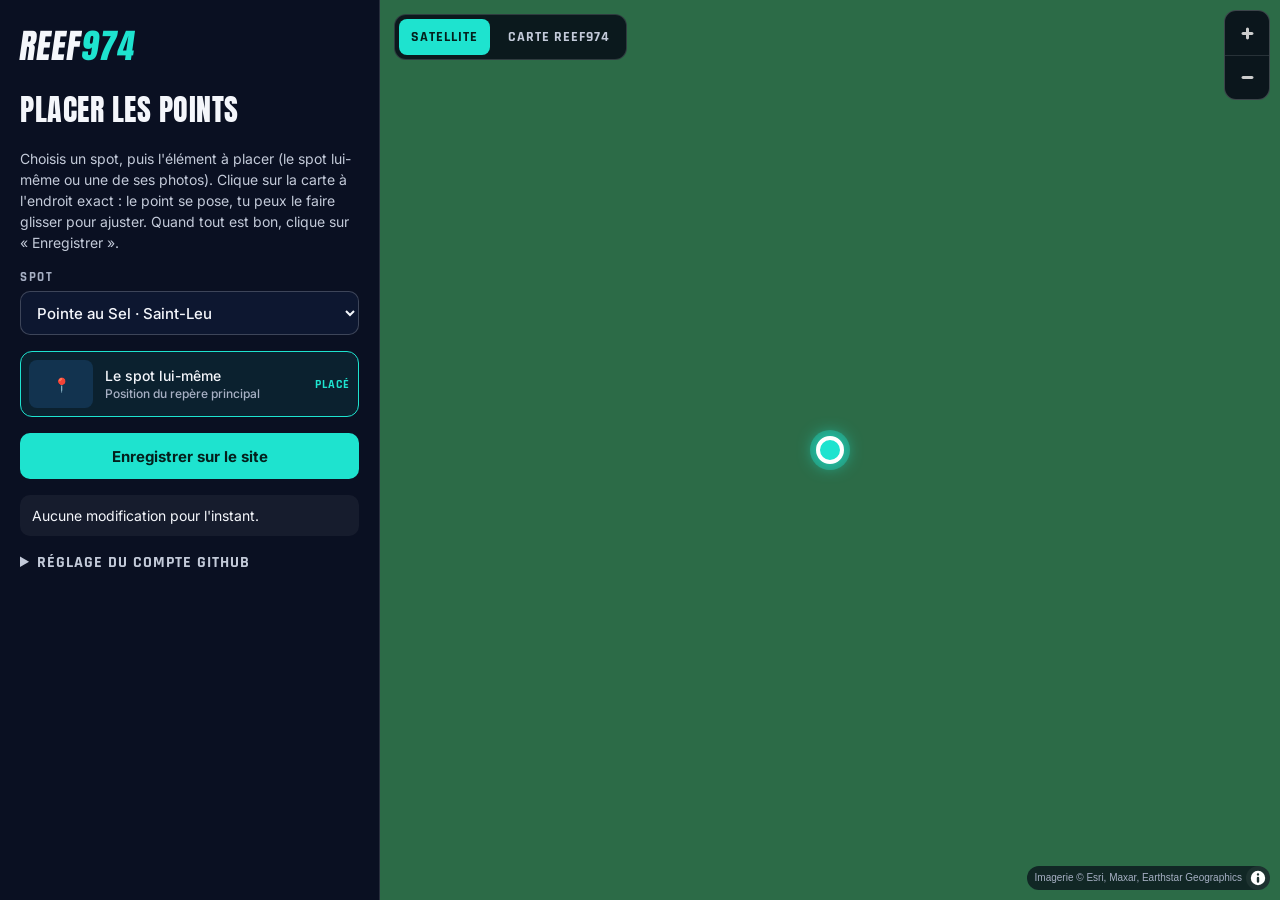
==== placer.html @ 4feaf5e4 "Carte au style Reef974 (MapLibre, relief 3D, bathymétrie) + outil Placer les points Co-Authored-By: " ====
<!doctype html>
<html lang="fr">
<head>
<meta charset="utf-8">
<meta name="viewport" content="width=device-width, initial-scale=1">
<meta name="robots" content="noindex">
<title>Reef974 · Placer les points</title>
<link rel="preconnect" href="https://fonts.googleapis.com">
<link rel="preconnect" href="https://fonts.gstatic.com" crossorigin>
<link href="https://fonts.googleapis.com/css2?family=Anton&family=Inter:wght@400;500;600;700&family=Rajdhani:wght@500;600;700&display=swap" rel="stylesheet">
<link rel="stylesheet" href="vendor/maplibre/maplibre-gl.css">
<link rel="stylesheet" href="css/style.css">
<style>
  body { height: 100vh; overflow: hidden; }
  .placer { display: flex; height: 100vh; }
  .panel { width: 380px; flex: 0 0 380px; overflow: auto; background: #0a1022; border-right: 1px solid var(--line); padding: 20px; display: flex; flex-direction: column; gap: 16px; }
  .panel h1 { font-size: 30px; }
  .panel label { font-family: var(--hud); font-weight: 700; font-size: 13px; letter-spacing: 1.5px; text-transform: uppercase; color: var(--muted); display: block; margin-bottom: 6px; }
  .panel select, .panel input { width: 100%; min-height: 44px; padding: 0 12px; border-radius: 10px; border: 1px solid rgba(255,255,255,.2); background: #0d1730; color: var(--text); font: 500 15px "Inter", sans-serif; }
  .items { display: flex; flex-direction: column; gap: 8px; }
  .item { display: flex; align-items: center; gap: 12px; width: 100%; padding: 8px; border-radius: 12px; border: 1px solid rgba(255,255,255,.12); background: rgba(255,255,255,.03); color: var(--text); text-align: left; cursor: pointer; font: 500 14px "Inter", sans-serif; }
  .item[aria-pressed="true"] { border-color: var(--accent); background: rgba(30,227,207,.08); }
  .item img, .item .ico { width: 64px; height: 48px; flex: 0 0 64px; border-radius: 8px; object-fit: cover; background: #12334f; display: flex; align-items: center; justify-content: center; }
  .item small { display: block; color: var(--muted); font-size: 12px; margin-top: 2px; }
  .item .pos { margin-left: auto; font-family: var(--hud); font-weight: 700; font-size: 12px; letter-spacing: 1px; color: var(--muted); text-transform: uppercase; }
  .item .pos.ok { color: var(--accent); }
  .help { margin: 0; font-size: 14px; line-height: 1.5; color: var(--soft); }
  .status { font-size: 14px; line-height: 1.5; padding: 10px 12px; border-radius: 10px; background: rgba(255,255,255,.05); }
  .status.err { background: rgba(255,90,90,.12); color: #ffb3b3; }
  .status.ok { background: rgba(30,227,207,.12); color: #a8fff3; }
  .stage { position: relative; flex: 1; }
  .stage #map { position: absolute; inset: 0; }
  .stage .map-layers { left: 14px; top: 14px; position: absolute; }
  .crosshair { cursor: crosshair; }
  .pin { width: 28px; height: 28px; border-radius: 50%; background: var(--accent); border: 4px solid #fff; box-shadow: 0 0 0 6px rgba(30,227,207,.35), 0 0 18px var(--accent); cursor: grab; }
  .ghost { width: 22px; height: 22px; border-radius: 50%; background: rgba(255,255,255,.35); border: 2px solid rgba(255,255,255,.8); }
  details summary { cursor: pointer; font-family: var(--hud); font-weight: 700; letter-spacing: 1px; text-transform: uppercase; color: var(--soft); }
  @media (max-width: 800px) { .placer { flex-direction: column; } .panel { width: auto; flex: 0 0 auto; max-height: 48vh; } }
</style>
</head>
<body>
<div class="placer">
  <aside class="panel">
    <a class="logo" href="./">REEF<span>974</span></a>
    <h1>Placer les points</h1>
    <p class="help">Choisis un spot, puis l'élément à placer (le spot lui-même ou une de ses photos). Clique sur la carte à l'endroit exact : le point se pose, tu peux le faire glisser pour ajuster. Quand tout est bon, clique sur « Enregistrer ».</p>

    <div>
      <label for="spot-select">Spot</label>
      <select id="spot-select"></select>
    </div>
    <div class="items" id="items" role="group" aria-label="Élément à placer"></div>

    <button type="button" class="btn" id="save">Enregistrer sur le site</button>
    <div class="status" id="status" role="status">Aucune modification pour l'instant.</div>

    <details>
      <summary>Réglage du compte GitHub</summary>
      <p class="help">L'enregistrement a besoin d'un jeton GitHub (une seule fois). Sur GitHub : Settings › Developer settings › Fine-grained tokens › Generate new token. Repository access : <b>only reef974</b>. Permissions : <b>Contents : Read and write</b>. Colle-le ici : il reste uniquement dans ce navigateur.</p>
      <label for="token">Jeton GitHub</label>
      <input type="password" id="token" autocomplete="off" placeholder="github_pat_…">
      <p class="help" style="margin-top:8px"><button type="button" class="btn-ghost" id="copy-json">Copier les données (plan B)</button></p>
    </details>
  </aside>

  <div class="stage">
    <div id="map"></div>
    <div class="map-layers" role="group" aria-label="Fond de carte">
      <button type="button" class="layer-btn" data-base="sat" aria-pressed="true">Satellite</button>
      <button type="button" class="layer-btn" data-base="reef" aria-pressed="false">Carte Reef974</button>
    </div>
  </div>
</div>

<script src="vendor/maplibre/maplibre-gl.js"></script>
<script src="js/map-style.js"></script>
<script src="js/placer.js"></script>
</body>
</html>
---- vendor/maplibre/maplibre-gl.css ----
.maplibregl-map{font:12px/20px Helvetica Neue,Arial,Helvetica,sans-serif;overflow:hidden;position:relative;-webkit-tap-highlight-color:rgb(0 0 0/0)}.maplibregl-canvas{left:0;position:absolute;top:0}.maplibregl-map:fullscreen{height:100%;width:100%}.maplibregl-ctrl-group button.maplibregl-ctrl-compass{touch-action:none}.maplibregl-canvas-container.maplibregl-interactive,.maplibregl-ctrl-group button.maplibregl-ctrl-compass{cursor:grab;-webkit-user-select:none;-moz-user-select:none;user-select:none}.maplibregl-canvas-container.maplibregl-interactive.maplibregl-track-pointer{cursor:pointer}.maplibregl-canvas-container.maplibregl-interactive:active,.maplibregl-ctrl-group button.maplibregl-ctrl-compass:active{cursor:grabbing}.maplibregl-canvas-container.maplibregl-touch-zoom-rotate,.maplibregl-canvas-container.maplibregl-touch-zoom-rotate .maplibregl-canvas{touch-action:pan-x pan-y}.maplibregl-canvas-container.maplibregl-touch-drag-pan,.maplibregl-canvas-container.maplibregl-touch-drag-pan .maplibregl-canvas{touch-action:pinch-zoom}.maplibregl-canvas-container.maplibregl-touch-zoom-rotate.maplibregl-touch-drag-pan,.maplibregl-canvas-container.maplibregl-touch-zoom-rotate.maplibregl-touch-drag-pan .maplibregl-canvas{touch-action:none}.maplibregl-canvas-container.maplibregl-touch-drag-pan.maplibregl-cooperative-gestures,.maplibregl-canvas-container.maplibregl-touch-drag-pan.maplibregl-cooperative-gestures .maplibregl-canvas{touch-action:pan-x pan-y}.maplibregl-ctrl-bottom-left,.maplibregl-ctrl-bottom-right,.maplibregl-ctrl-top-left,.maplibregl-ctrl-top-right{pointer-events:none;position:absolute;z-index:2}.maplibregl-ctrl-top-left{left:0;top:0}.maplibregl-ctrl-top-right{right:0;top:0}.maplibregl-ctrl-bottom-left{bottom:0;left:0}.maplibregl-ctrl-bottom-right{bottom:0;right:0}.maplibregl-ctrl{clear:both;pointer-events:auto;transform:translate(0)}.maplibregl-ctrl-top-left .maplibregl-ctrl{float:left;margin:10px 0 0 10px}.maplibregl-ctrl-top-right .maplibregl-ctrl{float:right;margin:10px 10px 0 0}.maplibregl-ctrl-bottom-left .maplibregl-ctrl{float:left;margin:0 0 10px 10px}.maplibregl-ctrl-bottom-right .maplibregl-ctrl{float:right;margin:0 10px 10px 0}.maplibregl-ctrl-group{background:#fff;border-radius:4px}.maplibregl-ctrl-group:not(:empty){box-shadow:0 0 0 2px rgba(0,0,0,.1)}@media (forced-colors:active){.maplibregl-ctrl-group:not(:empty){box-shadow:0 0 0 2px ButtonText}}.maplibregl-ctrl-group button{background-color:transparent;border:0;box-sizing:border-box;cursor:pointer;display:block;height:29px;outline:none;padding:0;width:29px}.maplibregl-ctrl-group button+button{border-top:1px solid #ddd}.maplibregl-ctrl button .maplibregl-ctrl-icon{background-position:50%;background-repeat:no-repeat;display:block;height:100%;width:100%}@media (forced-colors:active){.maplibregl-ctrl-icon{background-color:transparent}.maplibregl-ctrl-group button+button{border-top:1px solid ButtonText}}.maplibregl-ctrl button::-moz-focus-inner{border:0;padding:0}.maplibregl-ctrl-attrib-button:focus,.maplibregl-ctrl-group button:focus{box-shadow:0 0 2px 2px #0096ff}.maplibregl-ctrl button:disabled{cursor:not-allowed}.maplibregl-ctrl button:disabled .maplibregl-ctrl-icon{opacity:.25}@media (hover:hover){.maplibregl-ctrl button:not(:disabled):hover{background-color:rgba(0,0,0,.05)}}.maplibregl-ctrl button:not(:disabled):active{background-color:rgba(0,0,0,.05)}.maplibregl-ctrl-group button:focus:focus-visible{box-shadow:0 0 2px 2px #0096ff}.maplibregl-ctrl-group button:focus:not(:focus-visible){box-shadow:none}.maplibregl-ctrl-group button:focus:first-child{border-radius:4px 4px 0 0}.maplibregl-ctrl-group button:focus:last-child{border-radius:0 0 4px 4px}.maplibregl-ctrl-group button:focus:only-child{border-radius:inherit}.maplibregl-ctrl button.maplibregl-ctrl-zoom-out .maplibregl-ctrl-icon{background-image:url("data:image/svg+xml;charset=utf-8,%3Csvg xmlns='http://www.w3.org/2000/svg' width='29' height='29' fill='%23333' viewBox='0 0 29 29'%3E%3Cpath d='M10 13c-.75 0-1.5.75-1.5 1.5S9.25 16 10 16h9c.75 0 1.5-.75 1.5-1.5S19.75 13 19 13z'/%3E%3C/svg%3E")}.maplibregl-ctrl button.maplibregl-ctrl-zoom-in .maplibregl-ctrl-icon{background-image:url("data:image/svg+xml;charset=utf-8,%3Csvg xmlns='http://www.w3.org/2000/svg' width='29' height='29' fill='%23333' viewBox='0 0 29 29'%3E%3Cpath d='M14.5 8.5c-.75 0-1.5.75-1.5 1.5v3h-3c-.75 0-1.5.75-1.5 1.5S9.25 16 10 16h3v3c0 .75.75 1.5 1.5 1.5S16 19.75 16 19v-3h3c.75 0 1.5-.75 1.5-1.5S19.75 13 19 13h-3v-3c0-.75-.75-1.5-1.5-1.5'/%3E%3C/svg%3E")}@media (forced-colors:active){.maplibregl-ctrl button.maplibregl-ctrl-zoom-out .maplibregl-ctrl-icon{background-image:url("data:image/svg+xml;charset=utf-8,%3Csvg xmlns='http://www.w3.org/2000/svg' width='29' height='29' fill='%23fff' viewBox='0 0 29 29'%3E%3Cpath d='M10 13c-.75 0-1.5.75-1.5 1.5S9.25 16 10 16h9c.75 0 1.5-.75 1.5-1.5S19.75 13 19 13z'/%3E%3C/svg%3E")}.maplibregl-ctrl button.maplibregl-ctrl-zoom-in .maplibregl-ctrl-icon{background-image:url("data:image/svg+xml;charset=utf-8,%3Csvg xmlns='http://www.w3.org/2000/svg' width='29' height='29' fill='%23fff' viewBox='0 0 29 29'%3E%3Cpath d='M14.5 8.5c-.75 0-1.5.75-1.5 1.5v3h-3c-.75 0-1.5.75-1.5 1.5S9.25 16 10 16h3v3c0 .75.75 1.5 1.5 1.5S16 19.75 16 19v-3h3c.75 0 1.5-.75 1.5-1.5S19.75 13 19 13h-3v-3c0-.75-.75-1.5-1.5-1.5'/%3E%3C/svg%3E")}}@media (forced-colors:active) and (prefers-color-scheme:light){.maplibregl-ctrl button.maplibregl-ctrl-zoom-out .maplibregl-ctrl-icon{background-image:url("data:image/svg+xml;charset=utf-8,%3Csvg xmlns='http://www.w3.org/2000/svg' width='29' height='29' viewBox='0 0 29 29'%3E%3Cpath d='M10 13c-.75 0-1.5.75-1.5 1.5S9.25 16 10 16h9c.75 0 1.5-.75 1.5-1.5S19.75 13 19 13z'/%3E%3C/svg%3E")}.maplibregl-ctrl button.maplibregl-ctrl-zoom-in .maplibregl-ctrl-icon{background-image:url("data:image/svg+xml;charset=utf-8,%3Csvg xmlns='http://www.w3.org/2000/svg' width='29' height='29' viewBox='0 0 29 29'%3E%3Cpath d='M14.5 8.5c-.75 0-1.5.75-1.5 1.5v3h-3c-.75 0-1.5.75-1.5 1.5S9.25 16 10 16h3v3c0 .75.75 1.5 1.5 1.5S16 19.75 16 19v-3h3c.75 0 1.5-.75 1.5-1.5S19.75 13 19 13h-3v-3c0-.75-.75-1.5-1.5-1.5'/%3E%3C/svg%3E")}}.maplibregl-ctrl button.maplibregl-ctrl-fullscreen .maplibregl-ctrl-icon{background-image:url("data:image/svg+xml;charset=utf-8,%3Csvg xmlns='http://www.w3.org/2000/svg' width='29' height='29' fill='%23333' viewBox='0 0 29 29'%3E%3Cpath d='M24 16v5.5c0 1.75-.75 2.5-2.5 2.5H16v-1l3-1.5-4-5.5 1-1 5.5 4 1.5-3zM6 16l1.5 3 5.5-4 1 1-4 5.5 3 1.5v1H7.5C5.75 24 5 23.25 5 21.5V16zm7-11v1l-3 1.5 4 5.5-1 1-5.5-4L6 13H5V7.5C5 5.75 5.75 5 7.5 5zm11 2.5c0-1.75-.75-2.5-2.5-2.5H16v1l3 1.5-4 5.5 1 1 5.5-4 1.5 3h1z'/%3E%3C/svg%3E")}.maplibregl-ctrl button.maplibregl-ctrl-shrink .maplibregl-ctrl-icon{background-image:url("data:image/svg+xml;charset=utf-8,%3Csvg xmlns='http://www.w3.org/2000/svg' width='29' height='29' viewBox='0 0 29 29'%3E%3Cpath d='M18.5 16c-1.75 0-2.5.75-2.5 2.5V24h1l1.5-3 5.5 4 1-1-4-5.5 3-1.5v-1zM13 18.5c0-1.75-.75-2.5-2.5-2.5H5v1l3 1.5L4 24l1 1 5.5-4 1.5 3h1zm3-8c0 1.75.75 2.5 2.5 2.5H24v-1l-3-1.5L25 5l-1-1-5.5 4L17 5h-1zM10.5 13c1.75 0 2.5-.75 2.5-2.5V5h-1l-1.5 3L5 4 4 5l4 5.5L5 12v1z'/%3E%3C/svg%3E")}@media (forced-colors:active){.maplibregl-ctrl button.maplibregl-ctrl-fullscreen .maplibregl-ctrl-icon{background-image:url("data:image/svg+xml;charset=utf-8,%3Csvg xmlns='http://www.w3.org/2000/svg' width='29' height='29' fill='%23fff' viewBox='0 0 29 29'%3E%3Cpath d='M24 16v5.5c0 1.75-.75 2.5-2.5 2.5H16v-1l3-1.5-4-5.5 1-1 5.5 4 1.5-3zM6 16l1.5 3 5.5-4 1 1-4 5.5 3 1.5v1H7.5C5.75 24 5 23.25 5 21.5V16zm7-11v1l-3 1.5 4 5.5-1 1-5.5-4L6 13H5V7.5C5 5.75 5.75 5 7.5 5zm11 2.5c0-1.75-.75-2.5-2.5-2.5H16v1l3 1.5-4 5.5 1 1 5.5-4 1.5 3h1z'/%3E%3C/svg%3E")}.maplibregl-ctrl button.maplibregl-ctrl-shrink .maplibregl-ctrl-icon{background-image:url("data:image/svg+xml;charset=utf-8,%3Csvg xmlns='http://www.w3.org/2000/svg' width='29' height='29' fill='%23fff' viewBox='0 0 29 29'%3E%3Cpath d='M18.5 16c-1.75 0-2.5.75-2.5 2.5V24h1l1.5-3 5.5 4 1-1-4-5.5 3-1.5v-1zM13 18.5c0-1.75-.75-2.5-2.5-2.5H5v1l3 1.5L4 24l1 1 5.5-4 1.5 3h1zm3-8c0 1.75.75 2.5 2.5 2.5H24v-1l-3-1.5L25 5l-1-1-5.5 4L17 5h-1zM10.5 13c1.75 0 2.5-.75 2.5-2.5V5h-1l-1.5 3L5 4 4 5l4 5.5L5 12v1z'/%3E%3C/svg%3E")}}@media (forced-colors:active) and (prefers-color-scheme:light){.maplibregl-ctrl button.maplibregl-ctrl-fullscreen .maplibregl-ctrl-icon{background-image:url("data:image/svg+xml;charset=utf-8,%3Csvg xmlns='http://www.w3.org/2000/svg' width='29' height='29' viewBox='0 0 29 29'%3E%3Cpath d='M24 16v5.5c0 1.75-.75 2.5-2.5 2.5H16v-1l3-1.5-4-5.5 1-1 5.5 4 1.5-3zM6 16l1.5 3 5.5-4 1 1-4 5.5 3 1.5v1H7.5C5.75 24 5 23.25 5 21.5V16zm7-11v1l-3 1.5 4 5.5-1 1-5.5-4L6 13H5V7.5C5 5.75 5.75 5 7.5 5zm11 2.5c0-1.75-.75-2.5-2.5-2.5H16v1l3 1.5-4 5.5 1 1 5.5-4 1.5 3h1z'/%3E%3C/svg%3E")}.maplibregl-ctrl button.maplibregl-ctrl-shrink .maplibregl-ctrl-icon{background-image:url("data:image/svg+xml;charset=utf-8,%3Csvg xmlns='http://www.w3.org/2000/svg' width='29' height='29' viewBox='0 0 29 29'%3E%3Cpath d='M18.5 16c-1.75 0-2.5.75-2.5 2.5V24h1l1.5-3 5.5 4 1-1-4-5.5 3-1.5v-1zM13 18.5c0-1.75-.75-2.5-2.5-2.5H5v1l3 1.5L4 24l1 1 5.5-4 1.5 3h1zm3-8c0 1.75.75 2.5 2.5 2.5H24v-1l-3-1.5L25 5l-1-1-5.5 4L17 5h-1zM10.5 13c1.75 0 2.5-.75 2.5-2.5V5h-1l-1.5 3L5 4 4 5l4 5.5L5 12v1z'/%3E%3C/svg%3E")}}.maplibregl-ctrl button.maplibregl-ctrl-compass .maplibregl-ctrl-icon{background-image:url("data:image/svg+xml;charset=utf-8,%3Csvg xmlns='http://www.w3.org/2000/svg' width='29' height='29' fill='%23333' viewBox='0 0 29 29'%3E%3Cpath d='m10.5 14 4-8 4 8z'/%3E%3Cpath fill='%23ccc' d='m10.5 16 4 8 4-8z'/%3E%3C/svg%3E")}@media (forced-colors:active){.maplibregl-ctrl button.maplibregl-ctrl-compass .maplibregl-ctrl-icon{background-image:url("data:image/svg+xml;charset=utf-8,%3Csvg xmlns='http://www.w3.org/2000/svg' width='29' height='29' fill='%23fff' viewBox='0 0 29 29'%3E%3Cpath d='m10.5 14 4-8 4 8z'/%3E%3Cpath fill='%23ccc' d='m10.5 16 4 8 4-8z'/%3E%3C/svg%3E")}}@media (forced-colors:active) and (prefers-color-scheme:light){.maplibregl-ctrl button.maplibregl-ctrl-compass .maplibregl-ctrl-icon{background-image:url("data:image/svg+xml;charset=utf-8,%3Csvg xmlns='http://www.w3.org/2000/svg' width='29' height='29' viewBox='0 0 29 29'%3E%3Cpath d='m10.5 14 4-8 4 8z'/%3E%3Cpath fill='%23ccc' d='m10.5 16 4 8 4-8z'/%3E%3C/svg%3E")}}.maplibregl-ctrl button.maplibregl-ctrl-globe .maplibregl-ctrl-icon{background-image:url("data:image/svg+xml;charset=utf-8,%3Csvg xmlns='http://www.w3.org/2000/svg' width='22' height='22' fill='none' stroke='%23333' viewBox='0 0 22 22'%3E%3Ccircle cx='11' cy='11' r='8.5'/%3E%3Cpath d='M17.5 11c0 4.819-3.02 8.5-6.5 8.5S4.5 15.819 4.5 11 7.52 2.5 11 2.5s6.5 3.681 6.5 8.5Z'/%3E%3Cpath d='M13.5 11c0 2.447-.331 4.64-.853 6.206-.262.785-.562 1.384-.872 1.777-.314.399-.58.517-.775.517s-.461-.118-.775-.517c-.31-.393-.61-.992-.872-1.777C8.831 15.64 8.5 13.446 8.5 11s.331-4.64.853-6.206c.262-.785.562-1.384.872-1.777.314-.399.58-.517.775-.517s.461.118.775.517c.31.393.61.992.872 1.777.522 1.565.853 3.76.853 6.206Z'/%3E%3Cpath d='M11 7.5c-1.909 0-3.622-.166-4.845-.428-.616-.132-1.08-.283-1.379-.434a1.3 1.3 0 0 1-.224-.138q.07-.058.224-.138c.299-.151.763-.302 1.379-.434C7.378 5.666 9.091 5.5 11 5.5s3.622.166 4.845.428c.616.132 1.08.283 1.379.434.105.053.177.1.224.138q-.07.058-.224.138c-.299.151-.763.302-1.379.434-1.223.262-2.936.428-4.845.428ZM4.486 6.436ZM11 16.5c-1.909 0-3.622-.166-4.845-.428-.616-.132-1.08-.283-1.379-.434a1.3 1.3 0 0 1-.224-.138 1.3 1.3 0 0 1 .224-.138c.299-.151.763-.302 1.379-.434C7.378 14.666 9.091 14.5 11 14.5s3.622.166 4.845.428c.616.132 1.08.283 1.379.434.105.053.177.1.224.138a1.3 1.3 0 0 1-.224.138c-.299.151-.763.302-1.379.434-1.223.262-2.936.428-4.845.428Zm-6.514-1.064ZM11 12.5c-2.46 0-4.672-.222-6.255-.574-.796-.177-1.406-.38-1.805-.59a1.5 1.5 0 0 1-.39-.272.3.3 0 0 1-.047-.064.3.3 0 0 1 .048-.064c.066-.073.189-.167.389-.272.399-.21 1.009-.413 1.805-.59C6.328 9.722 8.54 9.5 11 9.5s4.672.222 6.256.574c.795.177 1.405.38 1.804.59.2.105.323.2.39.272a.3.3 0 0 1 .047.064.3.3 0 0 1-.048.064 1.4 1.4 0 0 1-.389.272c-.399.21-1.009.413-1.804.59-1.584.352-3.796.574-6.256.574Zm-8.501-1.51v.002zm0 .018v.002zm17.002.002v-.002zm0-.018v-.002z'/%3E%3C/svg%3E")}.maplibregl-ctrl button.maplibregl-ctrl-globe-enabled .maplibregl-ctrl-icon{background-image:url("data:image/svg+xml;charset=utf-8,%3Csvg xmlns='http://www.w3.org/2000/svg' width='22' height='22' fill='none' stroke='%2333b5e5' viewBox='0 0 22 22'%3E%3Ccircle cx='11' cy='11' r='8.5'/%3E%3Cpath d='M17.5 11c0 4.819-3.02 8.5-6.5 8.5S4.5 15.819 4.5 11 7.52 2.5 11 2.5s6.5 3.681 6.5 8.5Z'/%3E%3Cpath d='M13.5 11c0 2.447-.331 4.64-.853 6.206-.262.785-.562 1.384-.872 1.777-.314.399-.58.517-.775.517s-.461-.118-.775-.517c-.31-.393-.61-.992-.872-1.777C8.831 15.64 8.5 13.446 8.5 11s.331-4.64.853-6.206c.262-.785.562-1.384.872-1.777.314-.399.58-.517.775-.517s.461.118.775.517c.31.393.61.992.872 1.777.522 1.565.853 3.76.853 6.206Z'/%3E%3Cpath d='M11 7.5c-1.909 0-3.622-.166-4.845-.428-.616-.132-1.08-.283-1.379-.434a1.3 1.3 0 0 1-.224-.138q.07-.058.224-.138c.299-.151.763-.302 1.379-.434C7.378 5.666 9.091 5.5 11 5.5s3.622.166 4.845.428c.616.132 1.08.283 1.379.434.105.053.177.1.224.138q-.07.058-.224.138c-.299.151-.763.302-1.379.434-1.223.262-2.936.428-4.845.428ZM4.486 6.436ZM11 16.5c-1.909 0-3.622-.166-4.845-.428-.616-.132-1.08-.283-1.379-.434a1.3 1.3 0 0 1-.224-.138 1.3 1.3 0 0 1 .224-.138c.299-.151.763-.302 1.379-.434C7.378 14.666 9.091 14.5 11 14.5s3.622.166 4.845.428c.616.132 1.08.283 1.379.434.105.053.177.1.224.138a1.3 1.3 0 0 1-.224.138c-.299.151-.763.302-1.379.434-1.223.262-2.936.428-4.845.428Zm-6.514-1.064ZM11 12.5c-2.46 0-4.672-.222-6.255-.574-.796-.177-1.406-.38-1.805-.59a1.5 1.5 0 0 1-.39-.272.3.3 0 0 1-.047-.064.3.3 0 0 1 .048-.064c.066-.073.189-.167.389-.272.399-.21 1.009-.413 1.805-.59C6.328 9.722 8.54 9.5 11 9.5s4.672.222 6.256.574c.795.177 1.405.38 1.804.59.2.105.323.2.39.272a.3.3 0 0 1 .047.064.3.3 0 0 1-.048.064 1.4 1.4 0 0 1-.389.272c-.399.21-1.009.413-1.804.59-1.584.352-3.796.574-6.256.574Zm-8.501-1.51v.002zm0 .018v.002zm17.002.002v-.002zm0-.018v-.002z'/%3E%3C/svg%3E")}.maplibregl-ctrl button.maplibregl-ctrl-terrain .maplibregl-ctrl-icon{background-image:url("data:image/svg+xml;charset=utf-8,%3Csvg xmlns='http://www.w3.org/2000/svg' width='22' height='22' fill='%23333' viewBox='0 0 22 22'%3E%3Cpath d='m1.754 13.406 4.453-4.851 3.09 3.09 3.281 3.277.969-.969-3.309-3.312 3.844-4.121 6.148 6.886h1.082v-.855l-7.207-8.07-4.84 5.187L6.169 6.57l-5.48 5.965v.871ZM.688 16.844h20.625v1.375H.688Zm0 0'/%3E%3C/svg%3E")}.maplibregl-ctrl button.maplibregl-ctrl-terrain-enabled .maplibregl-ctrl-icon{background-image:url("data:image/svg+xml;charset=utf-8,%3Csvg xmlns='http://www.w3.org/2000/svg' width='22' height='22' fill='%2333b5e5' viewBox='0 0 22 22'%3E%3Cpath d='m1.754 13.406 4.453-4.851 3.09 3.09 3.281 3.277.969-.969-3.309-3.312 3.844-4.121 6.148 6.886h1.082v-.855l-7.207-8.07-4.84 5.187L6.169 6.57l-5.48 5.965v.871ZM.688 16.844h20.625v1.375H.688Zm0 0'/%3E%3C/svg%3E")}.maplibregl-ctrl button.maplibregl-ctrl-geolocate .maplibregl-ctrl-icon{background-image:url("data:image/svg+xml;charset=utf-8,%3Csvg xmlns='http://www.w3.org/2000/svg' width='29' height='29' fill='%23333' viewBox='0 0 20 20'%3E%3Cpath d='M10 4C9 4 9 5 9 5v.1A5 5 0 0 0 5.1 9H5s-1 0-1 1 1 1 1 1h.1A5 5 0 0 0 9 14.9v.1s0 1 1 1 1-1 1-1v-.1a5 5 0 0 0 3.9-3.9h.1s1 0 1-1-1-1-1-1h-.1A5 5 0 0 0 11 5.1V5s0-1-1-1m0 2.5a3.5 3.5 0 1 1 0 7 3.5 3.5 0 1 1 0-7'/%3E%3Ccircle cx='10' cy='10' r='2'/%3E%3C/svg%3E")}.maplibregl-ctrl button.maplibregl-ctrl-geolocate:disabled .maplibregl-ctrl-icon{background-image:url("data:image/svg+xml;charset=utf-8,%3Csvg xmlns='http://www.w3.org/2000/svg' width='29' height='29' fill='%23aaa' viewBox='0 0 20 20'%3E%3Cpath d='M10 4C9 4 9 5 9 5v.1A5 5 0 0 0 5.1 9H5s-1 0-1 1 1 1 1 1h.1A5 5 0 0 0 9 14.9v.1s0 1 1 1 1-1 1-1v-.1a5 5 0 0 0 3.9-3.9h.1s1 0 1-1-1-1-1-1h-.1A5 5 0 0 0 11 5.1V5s0-1-1-1m0 2.5a3.5 3.5 0 1 1 0 7 3.5 3.5 0 1 1 0-7'/%3E%3Ccircle cx='10' cy='10' r='2'/%3E%3Cpath fill='red' d='m14 5 1 1-9 9-1-1z'/%3E%3C/svg%3E")}.maplibregl-ctrl button.maplibregl-ctrl-geolocate.maplibregl-ctrl-geolocate-active .maplibregl-ctrl-icon{background-image:url("data:image/svg+xml;charset=utf-8,%3Csvg xmlns='http://www.w3.org/2000/svg' width='29' height='29' fill='%2333b5e5' viewBox='0 0 20 20'%3E%3Cpath d='M10 4C9 4 9 5 9 5v.1A5 5 0 0 0 5.1 9H5s-1 0-1 1 1 1 1 1h.1A5 5 0 0 0 9 14.9v.1s0 1 1 1 1-1 1-1v-.1a5 5 0 0 0 3.9-3.9h.1s1 0 1-1-1-1-1-1h-.1A5 5 0 0 0 11 5.1V5s0-1-1-1m0 2.5a3.5 3.5 0 1 1 0 7 3.5 3.5 0 1 1 0-7'/%3E%3Ccircle cx='10' cy='10' r='2'/%3E%3C/svg%3E")}.maplibregl-ctrl button.maplibregl-ctrl-geolocate.maplibregl-ctrl-geolocate-active-error .maplibregl-ctrl-icon{background-image:url("data:image/svg+xml;charset=utf-8,%3Csvg xmlns='http://www.w3.org/2000/svg' width='29' height='29' fill='%23e58978' viewBox='0 0 20 20'%3E%3Cpath d='M10 4C9 4 9 5 9 5v.1A5 5 0 0 0 5.1 9H5s-1 0-1 1 1 1 1 1h.1A5 5 0 0 0 9 14.9v.1s0 1 1 1 1-1 1-1v-.1a5 5 0 0 0 3.9-3.9h.1s1 0 1-1-1-1-1-1h-.1A5 5 0 0 0 11 5.1V5s0-1-1-1m0 2.5a3.5 3.5 0 1 1 0 7 3.5 3.5 0 1 1 0-7'/%3E%3Ccircle cx='10' cy='10' r='2'/%3E%3C/svg%3E")}.maplibregl-ctrl button.maplibregl-ctrl-geolocate.maplibregl-ctrl-geolocate-background .maplibregl-ctrl-icon{background-image:url("data:image/svg+xml;charset=utf-8,%3Csvg xmlns='http://www.w3.org/2000/svg' width='29' height='29' fill='%2333b5e5' viewBox='0 0 20 20'%3E%3Cpath d='M10 4C9 4 9 5 9 5v.1A5 5 0 0 0 5.1 9H5s-1 0-1 1 1 1 1 1h.1A5 5 0 0 0 9 14.9v.1s0 1 1 1 1-1 1-1v-.1a5 5 0 0 0 3.9-3.9h.1s1 0 1-1-1-1-1-1h-.1A5 5 0 0 0 11 5.1V5s0-1-1-1m0 2.5a3.5 3.5 0 1 1 0 7 3.5 3.5 0 1 1 0-7'/%3E%3C/svg%3E")}.maplibregl-ctrl button.maplibregl-ctrl-geolocate.maplibregl-ctrl-geolocate-background-error .maplibregl-ctrl-icon{background-image:url("data:image/svg+xml;charset=utf-8,%3Csvg xmlns='http://www.w3.org/2000/svg' width='29' height='29' fill='%23e54e33' viewBox='0 0 20 20'%3E%3Cpath d='M10 4C9 4 9 5 9 5v.1A5 5 0 0 0 5.1 9H5s-1 0-1 1 1 1 1 1h.1A5 5 0 0 0 9 14.9v.1s0 1 1 1 1-1 1-1v-.1a5 5 0 0 0 3.9-3.9h.1s1 0 1-1-1-1-1-1h-.1A5 5 0 0 0 11 5.1V5s0-1-1-1m0 2.5a3.5 3.5 0 1 1 0 7 3.5 3.5 0 1 1 0-7'/%3E%3C/svg%3E")}.maplibregl-ctrl button.maplibregl-ctrl-geolocate.maplibregl-ctrl-geolocate-waiting .maplibregl-ctrl-icon{animation:maplibregl-spin 2s linear infinite}@media (forced-colors:active){.maplibregl-ctrl button.maplibregl-ctrl-geolocate .maplibregl-ctrl-icon{background-image:url("data:image/svg+xml;charset=utf-8,%3Csvg xmlns='http://www.w3.org/2000/svg' width='29' height='29' fill='%23fff' viewBox='0 0 20 20'%3E%3Cpath d='M10 4C9 4 9 5 9 5v.1A5 5 0 0 0 5.1 9H5s-1 0-1 1 1 1 1 1h.1A5 5 0 0 0 9 14.9v.1s0 1 1 1 1-1 1-1v-.1a5 5 0 0 0 3.9-3.9h.1s1 0 1-1-1-1-1-1h-.1A5 5 0 0 0 11 5.1V5s0-1-1-1m0 2.5a3.5 3.5 0 1 1 0 7 3.5 3.5 0 1 1 0-7'/%3E%3Ccircle cx='10' cy='10' r='2'/%3E%3C/svg%3E")}.maplibregl-ctrl button.maplibregl-ctrl-geolocate:disabled .maplibregl-ctrl-icon{background-image:url("data:image/svg+xml;charset=utf-8,%3Csvg xmlns='http://www.w3.org/2000/svg' width='29' height='29' fill='%23999' viewBox='0 0 20 20'%3E%3Cpath d='M10 4C9 4 9 5 9 5v.1A5 5 0 0 0 5.1 9H5s-1 0-1 1 1 1 1 1h.1A5 5 0 0 0 9 14.9v.1s0 1 1 1 1-1 1-1v-.1a5 5 0 0 0 3.9-3.9h.1s1 0 1-1-1-1-1-1h-.1A5 5 0 0 0 11 5.1V5s0-1-1-1m0 2.5a3.5 3.5 0 1 1 0 7 3.5 3.5 0 1 1 0-7'/%3E%3Ccircle cx='10' cy='10' r='2'/%3E%3Cpath fill='red' d='m14 5 1 1-9 9-1-1z'/%3E%3C/svg%3E")}.maplibregl-ctrl button.maplibregl-ctrl-geolocate.maplibregl-ctrl-geolocate-active .maplibregl-ctrl-icon{background-image:url("data:image/svg+xml;charset=utf-8,%3Csvg xmlns='http://www.w3.org/2000/svg' width='29' height='29' fill='%2333b5e5' viewBox='0 0 20 20'%3E%3Cpath d='M10 4C9 4 9 5 9 5v.1A5 5 0 0 0 5.1 9H5s-1 0-1 1 1 1 1 1h.1A5 5 0 0 0 9 14.9v.1s0 1 1 1 1-1 1-1v-.1a5 5 0 0 0 3.9-3.9h.1s1 0 1-1-1-1-1-1h-.1A5 5 0 0 0 11 5.1V5s0-1-1-1m0 2.5a3.5 3.5 0 1 1 0 7 3.5 3.5 0 1 1 0-7'/%3E%3Ccircle cx='10' cy='10' r='2'/%3E%3C/svg%3E")}.maplibregl-ctrl button.maplibregl-ctrl-geolocate.maplibregl-ctrl-geolocate-active-error .maplibregl-ctrl-icon{background-image:url("data:image/svg+xml;charset=utf-8,%3Csvg xmlns='http://www.w3.org/2000/svg' width='29' height='29' fill='%23e58978' viewBox='0 0 20 20'%3E%3Cpath d='M10 4C9 4 9 5 9 5v.1A5 5 0 0 0 5.1 9H5s-1 0-1 1 1 1 1 1h.1A5 5 0 0 0 9 14.9v.1s0 1 1 1 1-1 1-1v-.1a5 5 0 0 0 3.9-3.9h.1s1 0 1-1-1-1-1-1h-.1A5 5 0 0 0 11 5.1V5s0-1-1-1m0 2.5a3.5 3.5 0 1 1 0 7 3.5 3.5 0 1 1 0-7'/%3E%3Ccircle cx='10' cy='10' r='2'/%3E%3C/svg%3E")}.maplibregl-ctrl button.maplibregl-ctrl-geolocate.maplibregl-ctrl-geolocate-background .maplibregl-ctrl-icon{background-image:url("data:image/svg+xml;charset=utf-8,%3Csvg xmlns='http://www.w3.org/2000/svg' width='29' height='29' fill='%2333b5e5' viewBox='0 0 20 20'%3E%3Cpath d='M10 4C9 4 9 5 9 5v.1A5 5 0 0 0 5.1 9H5s-1 0-1 1 1 1 1 1h.1A5 5 0 0 0 9 14.9v.1s0 1 1 1 1-1 1-1v-.1a5 5 0 0 0 3.9-3.9h.1s1 0 1-1-1-1-1-1h-.1A5 5 0 0 0 11 5.1V5s0-1-1-1m0 2.5a3.5 3.5 0 1 1 0 7 3.5 3.5 0 1 1 0-7'/%3E%3C/svg%3E")}.maplibregl-ctrl button.maplibregl-ctrl-geolocate.maplibregl-ctrl-geolocate-background-error .maplibregl-ctrl-icon{background-image:url("data:image/svg+xml;charset=utf-8,%3Csvg xmlns='http://www.w3.org/2000/svg' width='29' height='29' fill='%23e54e33' viewBox='0 0 20 20'%3E%3Cpath d='M10 4C9 4 9 5 9 5v.1A5 5 0 0 0 5.1 9H5s-1 0-1 1 1 1 1 1h.1A5 5 0 0 0 9 14.9v.1s0 1 1 1 1-1 1-1v-.1a5 5 0 0 0 3.9-3.9h.1s1 0 1-1-1-1-1-1h-.1A5 5 0 0 0 11 5.1V5s0-1-1-1m0 2.5a3.5 3.5 0 1 1 0 7 3.5 3.5 0 1 1 0-7'/%3E%3C/svg%3E")}}@media (forced-colors:active) and (prefers-color-scheme:light){.maplibregl-ctrl button.maplibregl-ctrl-geolocate .maplibregl-ctrl-icon{background-image:url("data:image/svg+xml;charset=utf-8,%3Csvg xmlns='http://www.w3.org/2000/svg' width='29' height='29' viewBox='0 0 20 20'%3E%3Cpath d='M10 4C9 4 9 5 9 5v.1A5 5 0 0 0 5.1 9H5s-1 0-1 1 1 1 1 1h.1A5 5 0 0 0 9 14.9v.1s0 1 1 1 1-1 1-1v-.1a5 5 0 0 0 3.9-3.9h.1s1 0 1-1-1-1-1-1h-.1A5 5 0 0 0 11 5.1V5s0-1-1-1m0 2.5a3.5 3.5 0 1 1 0 7 3.5 3.5 0 1 1 0-7'/%3E%3Ccircle cx='10' cy='10' r='2'/%3E%3C/svg%3E")}.maplibregl-ctrl button.maplibregl-ctrl-geolocate:disabled .maplibregl-ctrl-icon{background-image:url("data:image/svg+xml;charset=utf-8,%3Csvg xmlns='http://www.w3.org/2000/svg' width='29' height='29' fill='%23666' viewBox='0 0 20 20'%3E%3Cpath d='M10 4C9 4 9 5 9 5v.1A5 5 0 0 0 5.1 9H5s-1 0-1 1 1 1 1 1h.1A5 5 0 0 0 9 14.9v.1s0 1 1 1 1-1 1-1v-.1a5 5 0 0 0 3.9-3.9h.1s1 0 1-1-1-1-1-1h-.1A5 5 0 0 0 11 5.1V5s0-1-1-1m0 2.5a3.5 3.5 0 1 1 0 7 3.5 3.5 0 1 1 0-7'/%3E%3Ccircle cx='10' cy='10' r='2'/%3E%3Cpath fill='red' d='m14 5 1 1-9 9-1-1z'/%3E%3C/svg%3E")}}@keyframes maplibregl-spin{0%{transform:rotate(0deg)}to{transform:rotate(1turn)}}a.maplibregl-ctrl-logo{background-image:url("data:image/svg+xml;charset=utf-8,%3Csvg xmlns='http://www.w3.org/2000/svg' width='88' height='23' fill='none'%3E%3Cpath fill='%23000' fill-opacity='.4' fill-rule='evenodd' d='M17.408 16.796h-1.827l2.501-12.095h.198l3.324 6.533.988 2.19.988-2.19 3.258-6.533h.181l2.6 12.095h-1.81l-1.218-5.644-.362-1.71-.658 1.71-2.929 5.644h-.098l-2.914-5.644-.757-1.71-.345 1.71zm1.958-3.42-.726 3.663a1.255 1.255 0 0 1-1.232 1.011h-1.827a1.255 1.255 0 0 1-1.229-1.509l2.501-12.095a1.255 1.255 0 0 1 1.23-1.001h.197a1.25 1.25 0 0 1 1.12.685l3.19 6.273 3.125-6.263a1.25 1.25 0 0 1 1.123-.695h.181a1.255 1.255 0 0 1 1.227.991l1.443 6.71a5 5 0 0 1 .314-.787l.009-.016a4.6 4.6 0 0 1 1.777-1.887c.782-.46 1.668-.667 2.611-.667a4.6 4.6 0 0 1 1.7.32l.306.134c.21-.16.474-.256.759-.256h1.694a1.255 1.255 0 0 1 1.212.925 1.255 1.255 0 0 1 1.212-.925h1.711c.284 0 .545.094.755.252.613-.3 1.312-.45 2.075-.45 1.356 0 2.557.445 3.482 1.4q.47.48.763 1.064V4.701a1.255 1.255 0 0 1 1.255-1.255h1.86A1.255 1.255 0 0 1 54.44 4.7v9.194h2.217c.19 0 .37.043.532.118v-4.77c0-.356.147-.678.385-.906a2.42 2.42 0 0 1-.682-1.71c0-.665.267-1.253.735-1.7a2.45 2.45 0 0 1 1.722-.674 2.43 2.43 0 0 1 1.705.675q.318.302.504.683V4.7a1.255 1.255 0 0 1 1.255-1.255h1.744A1.255 1.255 0 0 1 65.812 4.7v3.335a4.8 4.8 0 0 1 1.526-.246c.938 0 1.817.214 2.59.69a4.47 4.47 0 0 1 1.67 1.743v-.98a1.255 1.255 0 0 1 1.256-1.256h1.777c.233 0 .451.064.639.174a3.4 3.4 0 0 1 1.567-.372c.346 0 .861.02 1.285.232a1.25 1.25 0 0 1 .689 1.004 4.7 4.7 0 0 1 .853-.588c.795-.44 1.675-.647 2.61-.647 1.385 0 2.65.39 3.525 1.396.836.938 1.168 2.173 1.168 3.528q-.001.515-.056 1.051a1.255 1.255 0 0 1-.947 1.09l.408.952a1.255 1.255 0 0 1-.477 1.552c-.418.268-.92.463-1.458.612-.613.171-1.304.244-2.049.244-1.06 0-2.043-.207-2.886-.698l-.015-.008c-.798-.48-1.419-1.135-1.818-1.963l-.004-.008a5.8 5.8 0 0 1-.548-2.512q0-.429.053-.843a1.3 1.3 0 0 1-.333-.086l-.166-.004c-.223 0-.426.062-.643.228-.03.024-.142.139-.142.59v3.883a1.255 1.255 0 0 1-1.256 1.256h-1.777a1.255 1.255 0 0 1-1.256-1.256V15.69l-.032.057a4.8 4.8 0 0 1-1.86 1.833 5.04 5.04 0 0 1-2.484.634 4.5 4.5 0 0 1-1.935-.424 1.25 1.25 0 0 1-.764.258h-1.71a1.255 1.255 0 0 1-1.256-1.255V7.687a2.4 2.4 0 0 1-.428.625c.253.23.412.561.412.93v7.553a1.255 1.255 0 0 1-1.256 1.255h-1.843a1.25 1.25 0 0 1-.894-.373c-.228.23-.544.373-.894.373H51.32a1.255 1.255 0 0 1-1.256-1.255v-1.251l-.061.117a4.7 4.7 0 0 1-1.782 1.884 4.77 4.77 0 0 1-2.485.67 5.6 5.6 0 0 1-1.485-.188l.009 2.764a1.255 1.255 0 0 1-1.255 1.259h-1.729a1.255 1.255 0 0 1-1.255-1.255v-3.537a1.255 1.255 0 0 1-1.167.793h-1.679a1.25 1.25 0 0 1-.77-.263 4.5 4.5 0 0 1-1.945.429c-.885 0-1.724-.21-2.495-.632l-.017-.01a5 5 0 0 1-1.081-.836 1.255 1.255 0 0 1-1.254 1.312h-1.81a1.255 1.255 0 0 1-1.228-.99l-.782-3.625-2.044 3.939a1.25 1.25 0 0 1-1.115.676h-.098a1.25 1.25 0 0 1-1.116-.68l-2.061-3.994zM35.92 16.63l.207-.114.223-.15q.493-.356.735-.785l.061-.118.033 1.332h1.678V9.242h-1.694l-.033 1.267q-.133-.329-.526-.658l-.032-.028a3.2 3.2 0 0 0-.668-.428l-.27-.12a3.3 3.3 0 0 0-1.235-.23q-1.136-.001-1.974.493a3.36 3.36 0 0 0-1.3 1.382q-.445.89-.444 2.074 0 1.2.51 2.107a3.8 3.8 0 0 0 1.382 1.381 3.9 3.9 0 0 0 1.893.477q.795 0 1.455-.33zm-2.789-5.38q-.576.675-.575 1.762 0 1.102.559 1.794.576.675 1.645.675a2.25 2.25 0 0 0 .934-.19 2.2 2.2 0 0 0 .468-.29l.178-.161a2.2 2.2 0 0 0 .397-.561q.244-.5.244-1.15v-.115q0-.708-.296-1.267l-.043-.077a2.2 2.2 0 0 0-.633-.709l-.13-.086-.047-.028a2.1 2.1 0 0 0-1.073-.285q-1.052 0-1.629.692zm2.316 2.706c.163-.17.28-.407.28-.83v-.114c0-.292-.06-.508-.15-.68a.96.96 0 0 0-.353-.389.85.85 0 0 0-.464-.127c-.4 0-.56.114-.664.239l-.01.012c-.148.174-.275.45-.275.945 0 .506.122.801.27.99.097.11.266.224.68.224.303 0 .504-.09.687-.269zm7.545 1.705a2.6 2.6 0 0 0 .331.423q.319.33.755.548l.173.074q.65.255 1.49.255 1.02 0 1.844-.493a3.45 3.45 0 0 0 1.316-1.4q.493-.904.493-2.089 0-1.909-.988-2.913-.988-1.02-2.584-1.02-.898 0-1.575.347a3 3 0 0 0-.415.262l-.199.166a3.4 3.4 0 0 0-.64.82V9.242h-1.712v11.553h1.729l-.017-5.134zm.53-1.138q.206.29.48.5l.155.11.053.034q.51.296 1.119.297 1.07 0 1.645-.675.577-.69.576-1.762 0-1.119-.576-1.777-.558-.675-1.645-.675-.435 0-.835.16a2 2 0 0 0-.284.136 2 2 0 0 0-.363.254 2.2 2.2 0 0 0-.46.569l-.082.162a2.6 2.6 0 0 0-.213 1.072v.115q0 .707.296 1.267l.135.211zm.964-.818a1.1 1.1 0 0 0 .367.385.94.94 0 0 0 .476.118c.423 0 .59-.117.687-.23.159-.194.28-.478.28-.95 0-.53-.133-.8-.266-.952l-.021-.025c-.078-.094-.231-.221-.68-.221a1 1 0 0 0-.503.135l-.012.007a.86.86 0 0 0-.335.343c-.073.133-.132.324-.132.614v.115a1.4 1.4 0 0 0 .14.66zm15.7-6.222q.347-.346.346-.856a1.05 1.05 0 0 0-.345-.79 1.18 1.18 0 0 0-.84-.329q-.51 0-.855.33a1.05 1.05 0 0 0-.346.79q0 .51.346.855.345.346.856.346.51 0 .839-.346zm4.337 9.314.033-1.332q.191.403.59.747l.098.081a4 4 0 0 0 .316.224l.223.122a3.2 3.2 0 0 0 1.44.322 3.8 3.8 0 0 0 1.875-.477 3.5 3.5 0 0 0 1.382-1.366q.527-.89.526-2.09 0-1.184-.444-2.073a3.24 3.24 0 0 0-1.283-1.399q-.823-.51-1.942-.51a3.5 3.5 0 0 0-1.527.344l-.086.043-.165.09a3 3 0 0 0-.33.214q-.432.315-.656.707a2 2 0 0 0-.099.198l.082-1.283V4.701h-1.744v12.095zm.473-2.509a2.5 2.5 0 0 0 .566.7q.117.098.245.18l.144.08a2.1 2.1 0 0 0 .975.232q1.07 0 1.645-.675.576-.69.576-1.778 0-1.102-.576-1.777-.56-.691-1.645-.692a2.2 2.2 0 0 0-1.015.235q-.22.113-.415.282l-.15.142a2.1 2.1 0 0 0-.42.594q-.223.479-.223 1.1v.115q0 .705.293 1.26zm2.616-.293c.157-.191.28-.479.28-.967 0-.51-.13-.79-.276-.961l-.021-.026c-.082-.1-.232-.225-.67-.225a.87.87 0 0 0-.681.279l-.012.011c-.154.155-.274.38-.274.807v.115c0 .285.057.499.144.669a1.1 1.1 0 0 0 .367.405c.137.082.28.123.455.123.423 0 .59-.118.686-.23zm8.266-3.013q.345-.13.724-.14l.069-.002q.493 0 .642.099l.247-1.794q-.196-.099-.717-.099a2.3 2.3 0 0 0-.545.063 2 2 0 0 0-.411.148 2.2 2.2 0 0 0-.4.249 2.5 2.5 0 0 0-.485.499 2.7 2.7 0 0 0-.32.581l-.05.137v-1.48h-1.778v7.553h1.777v-3.884q0-.546.159-.943a1.5 1.5 0 0 1 .466-.636 2.5 2.5 0 0 1 .399-.253 2 2 0 0 1 .224-.099zm9.784 2.656.05-.922q0-1.743-.856-2.698-.838-.97-2.584-.97-1.119-.001-2.007.493a3.46 3.46 0 0 0-1.4 1.382q-.493.906-.493 2.106 0 1.07.428 1.975.428.89 1.332 1.432.906.526 2.255.526.973 0 1.668-.185l.044-.012.135-.04q.613-.184.984-.421l-.542-1.267q-.3.162-.642.274l-.297.087q-.51.131-1.3.131-.954 0-1.497-.444a1.6 1.6 0 0 1-.192-.193q-.366-.44-.512-1.234l-.004-.021zm-5.427-1.256-.003.022h3.752v-.138q-.011-.727-.288-1.118a1 1 0 0 0-.156-.176q-.46-.428-1.316-.428-.986 0-1.494.604-.379.45-.494 1.234zm-27.053 2.77V4.7h-1.86v12.095h5.333V15.15zm7.103-5.908v7.553h-1.843V9.242h1.843z'/%3E%3Cpath fill='%23fff' d='m19.63 11.151-.757-1.71-.345 1.71-1.12 5.644h-1.827L18.083 4.7h.197l3.325 6.533.988 2.19.988-2.19L26.839 4.7h.181l2.6 12.095h-1.81l-1.218-5.644-.362-1.71-.658 1.71-2.93 5.644h-.098l-2.913-5.644zm14.836 5.81q-1.02 0-1.893-.478a3.8 3.8 0 0 1-1.381-1.382q-.51-.906-.51-2.106 0-1.185.444-2.074a3.36 3.36 0 0 1 1.3-1.382q.839-.494 1.974-.494a3.3 3.3 0 0 1 1.234.231 3.3 3.3 0 0 1 .97.575q.396.33.527.659l.033-1.267h1.694v7.553H37.18l-.033-1.332q-.279.593-1.02 1.053a3.17 3.17 0 0 1-1.662.444zm.296-1.482q.938 0 1.58-.642.642-.66.642-1.711v-.115q0-.708-.296-1.267a2.2 2.2 0 0 0-.807-.872 2.1 2.1 0 0 0-1.119-.313q-1.053 0-1.629.692-.575.675-.575 1.76 0 1.103.559 1.795.577.675 1.645.675zm6.521-6.237h1.711v1.4q.906-1.597 2.83-1.597 1.596 0 2.584 1.02.988 1.005.988 2.914 0 1.185-.493 2.09a3.46 3.46 0 0 1-1.316 1.399 3.5 3.5 0 0 1-1.844.493q-.954 0-1.662-.329a2.67 2.67 0 0 1-1.086-.97l.017 5.134h-1.728zm4.048 6.22q1.07 0 1.645-.674.577-.69.576-1.762 0-1.119-.576-1.777-.558-.675-1.645-.675-.592 0-1.12.296-.51.28-.822.823-.296.527-.296 1.234v.115q0 .708.296 1.267.313.543.823.855.51.296 1.119.297z'/%3E%3Cpath fill='%23e1e3e9' d='M51.325 4.7h1.86v10.45h3.473v1.646h-5.333zm7.12 4.542h1.843v7.553h-1.843zm.905-1.415a1.16 1.16 0 0 1-.856-.346 1.17 1.17 0 0 1-.346-.856 1.05 1.05 0 0 1 .346-.79q.346-.329.856-.329.494 0 .839.33a1.05 1.05 0 0 1 .345.79 1.16 1.16 0 0 1-.345.855q-.33.346-.84.346zm7.875 9.133a3.17 3.17 0 0 1-1.662-.444q-.723-.46-1.004-1.053l-.033 1.332h-1.71V4.701h1.743v4.657l-.082 1.283q.279-.658 1.086-1.119a3.5 3.5 0 0 1 1.778-.477q1.119 0 1.942.51a3.24 3.24 0 0 1 1.283 1.4q.445.888.444 2.072 0 1.201-.526 2.09a3.5 3.5 0 0 1-1.382 1.366 3.8 3.8 0 0 1-1.876.477zm-.296-1.481q1.069 0 1.645-.675.577-.69.577-1.778 0-1.102-.577-1.776-.56-.691-1.645-.692a2.12 2.12 0 0 0-1.58.659q-.642.641-.642 1.694v.115q0 .71.296 1.267a2.4 2.4 0 0 0 .807.872 2.1 2.1 0 0 0 1.119.313zm5.927-6.237h1.777v1.481q.263-.757.856-1.217a2.14 2.14 0 0 1 1.349-.46q.527 0 .724.098l-.247 1.794q-.149-.099-.642-.099-.774 0-1.416.494-.626.493-.626 1.58v3.883h-1.777V9.242zm9.534 7.718q-1.35 0-2.255-.526-.904-.543-1.332-1.432a4.6 4.6 0 0 1-.428-1.975q0-1.2.493-2.106a3.46 3.46 0 0 1 1.4-1.382q.889-.495 2.007-.494 1.744 0 2.584.97.855.956.856 2.7 0 .444-.05.92h-5.43q.18 1.005.708 1.45.542.443 1.497.443.79 0 1.3-.131a4 4 0 0 0 .938-.362l.542 1.267q-.411.263-1.119.46-.708.198-1.711.197zm1.596-4.558q.016-1.02-.444-1.432-.46-.428-1.316-.428-1.728 0-1.991 1.86z'/%3E%3Cpath d='M5.074 15.948a.484.657 0 0 0-.486.659v1.84a.484.657 0 0 0 .486.659h4.101a.484.657 0 0 0 .486-.659v-1.84a.484.657 0 0 0-.486-.659zm3.56 1.16H5.617v.838h3.017z' style='fill:%23fff;fill-rule:evenodd;stroke-width:1.03600001'/%3E%3Cg style='stroke-width:1.12603545'%3E%3Cpath d='M-9.408-1.416c-3.833-.025-7.056 2.912-7.08 6.615-.02 3.08 1.653 4.832 3.107 6.268.903.892 1.721 1.74 2.32 2.902l-.525-.004c-.543-.003-.992.304-1.24.639a1.87 1.87 0 0 0-.362 1.121l-.011 1.877c-.003.402.104.787.347 1.125.244.338.688.653 1.23.656l4.142.028c.542.003.99-.306 1.238-.641a1.87 1.87 0 0 0 .363-1.121l.012-1.875a1.87 1.87 0 0 0-.348-1.127c-.243-.338-.688-.653-1.23-.656l-.518-.004c.597-1.145 1.425-1.983 2.348-2.87 1.473-1.414 3.18-3.149 3.2-6.226-.016-3.59-2.923-6.684-6.993-6.707m-.006 1.1v.002c3.274.02 5.92 2.532 5.9 5.6-.017 2.706-1.39 4.026-2.863 5.44-1.034.994-2.118 2.033-2.814 3.633-.018.041-.052.055-.075.065q-.013.004-.02.01a.34.34 0 0 1-.226.084.34.34 0 0 1-.224-.086l-.092-.077c-.699-1.615-1.768-2.669-2.781-3.67-1.454-1.435-2.797-2.762-2.78-5.478.02-3.067 2.7-5.545 5.975-5.523m-.02 2.826c-1.62-.01-2.944 1.315-2.955 2.96-.01 1.646 1.295 2.988 2.916 2.999h.002c1.621.01 2.943-1.316 2.953-2.961.011-1.646-1.294-2.988-2.916-2.998m-.005 1.1c1.017.006 1.829.83 1.822 1.89s-.83 1.874-1.848 1.867c-1.018-.006-1.829-.83-1.822-1.89s.83-1.874 1.848-1.868m-2.155 11.857 4.14.025c.271.002.49.305.487.676l-.013 1.875c-.003.37-.224.67-.495.668l-4.14-.025c-.27-.002-.487-.306-.485-.676l.012-1.875c.003-.37.224-.67.494-.668' style='color:%23000;font-style:normal;font-variant:normal;font-weight:400;font-stretch:normal;font-size:medium;line-height:normal;font-family:sans-serif;font-variant-ligatures:normal;font-variant-position:normal;font-variant-caps:normal;font-variant-numeric:normal;font-variant-alternates:normal;font-feature-settings:normal;text-indent:0;text-align:start;text-decoration:none;text-decoration-line:none;text-decoration-style:solid;text-decoration-color:%23000;letter-spacing:normal;word-spacing:normal;text-transform:none;writing-mode:lr-tb;direction:ltr;text-orientation:mixed;dominant-baseline:auto;baseline-shift:baseline;text-anchor:start;white-space:normal;shape-padding:0;clip-rule:evenodd;display:inline;overflow:visible;visibility:visible;opacity:1;isolation:auto;mix-blend-mode:normal;color-interpolation:sRGB;color-interpolation-filters:linearRGB;solid-color:%23000;solid-opacity:1;vector-effect:none;fill:%23000;fill-opacity:.4;fill-rule:evenodd;stroke:none;stroke-width:2.47727823;stroke-linecap:butt;stroke-linejoin:miter;stroke-miterlimit:4;stroke-dasharray:none;stroke-dashoffset:0;stroke-opacity:1;color-rendering:auto;image-rendering:auto;shape-rendering:auto;text-rendering:auto' transform='translate(15.553 2.85)scale(.88807)'/%3E%3Cpath d='M-9.415-.316C-12.69-.338-15.37 2.14-15.39 5.207c-.017 2.716 1.326 4.041 2.78 5.477 1.013 1 2.081 2.055 2.78 3.67l.092.076a.34.34 0 0 0 .225.086.34.34 0 0 0 .227-.083l.019-.01c.022-.009.057-.024.074-.064.697-1.6 1.78-2.64 2.814-3.634 1.473-1.414 2.847-2.733 2.864-5.44.02-3.067-2.627-5.58-5.901-5.601m-.057 8.784c1.621.011 2.944-1.315 2.955-2.96.01-1.646-1.295-2.988-2.916-2.999-1.622-.01-2.945 1.315-2.955 2.96s1.295 2.989 2.916 3' style='clip-rule:evenodd;fill:%23e1e3e9;fill-opacity:1;fill-rule:evenodd;stroke:none;stroke-width:2.47727823;stroke-miterlimit:4;stroke-dasharray:none;stroke-opacity:.4' transform='translate(15.553 2.85)scale(.88807)'/%3E%3Cpath d='M-11.594 15.465c-.27-.002-.492.297-.494.668l-.012 1.876c-.003.371.214.673.485.675l4.14.027c.271.002.492-.298.495-.668l.012-1.877c.003-.37-.215-.672-.485-.674z' style='clip-rule:evenodd;fill:%23fff;fill-opacity:1;fill-rule:evenodd;stroke:none;stroke-width:2.47727823;stroke-miterlimit:4;stroke-dasharray:none;stroke-opacity:.4' transform='translate(15.553 2.85)scale(.88807)'/%3E%3C/g%3E%3C/svg%3E");background-repeat:no-repeat;cursor:pointer;display:block;height:23px;margin:0 0 -4px -4px;overflow:hidden;width:88px}a.maplibregl-ctrl-logo.maplibregl-compact{width:14px}@media (forced-colors:active){a.maplibregl-ctrl-logo{background-color:transparent;background-image:url("data:image/svg+xml;charset=utf-8,%3Csvg xmlns='http://www.w3.org/2000/svg' width='88' height='23' fill='none'%3E%3Cpath fill='%23000' fill-opacity='.4' fill-rule='evenodd' d='M17.408 16.796h-1.827l2.501-12.095h.198l3.324 6.533.988 2.19.988-2.19 3.258-6.533h.181l2.6 12.095h-1.81l-1.218-5.644-.362-1.71-.658 1.71-2.929 5.644h-.098l-2.914-5.644-.757-1.71-.345 1.71zm1.958-3.42-.726 3.663a1.255 1.255 0 0 1-1.232 1.011h-1.827a1.255 1.255 0 0 1-1.229-1.509l2.501-12.095a1.255 1.255 0 0 1 1.23-1.001h.197a1.25 1.25 0 0 1 1.12.685l3.19 6.273 3.125-6.263a1.25 1.25 0 0 1 1.123-.695h.181a1.255 1.255 0 0 1 1.227.991l1.443 6.71a5 5 0 0 1 .314-.787l.009-.016a4.6 4.6 0 0 1 1.777-1.887c.782-.46 1.668-.667 2.611-.667a4.6 4.6 0 0 1 1.7.32l.306.134c.21-.16.474-.256.759-.256h1.694a1.255 1.255 0 0 1 1.212.925 1.255 1.255 0 0 1 1.212-.925h1.711c.284 0 .545.094.755.252.613-.3 1.312-.45 2.075-.45 1.356 0 2.557.445 3.482 1.4q.47.48.763 1.064V4.701a1.255 1.255 0 0 1 1.255-1.255h1.86A1.255 1.255 0 0 1 54.44 4.7v9.194h2.217c.19 0 .37.043.532.118v-4.77c0-.356.147-.678.385-.906a2.42 2.42 0 0 1-.682-1.71c0-.665.267-1.253.735-1.7a2.45 2.45 0 0 1 1.722-.674 2.43 2.43 0 0 1 1.705.675q.318.302.504.683V4.7a1.255 1.255 0 0 1 1.255-1.255h1.744A1.255 1.255 0 0 1 65.812 4.7v3.335a4.8 4.8 0 0 1 1.526-.246c.938 0 1.817.214 2.59.69a4.47 4.47 0 0 1 1.67 1.743v-.98a1.255 1.255 0 0 1 1.256-1.256h1.777c.233 0 .451.064.639.174a3.4 3.4 0 0 1 1.567-.372c.346 0 .861.02 1.285.232a1.25 1.25 0 0 1 .689 1.004 4.7 4.7 0 0 1 .853-.588c.795-.44 1.675-.647 2.61-.647 1.385 0 2.65.39 3.525 1.396.836.938 1.168 2.173 1.168 3.528q-.001.515-.056 1.051a1.255 1.255 0 0 1-.947 1.09l.408.952a1.255 1.255 0 0 1-.477 1.552c-.418.268-.92.463-1.458.612-.613.171-1.304.244-2.049.244-1.06 0-2.043-.207-2.886-.698l-.015-.008c-.798-.48-1.419-1.135-1.818-1.963l-.004-.008a5.8 5.8 0 0 1-.548-2.512q0-.429.053-.843a1.3 1.3 0 0 1-.333-.086l-.166-.004c-.223 0-.426.062-.643.228-.03.024-.142.139-.142.59v3.883a1.255 1.255 0 0 1-1.256 1.256h-1.777a1.255 1.255 0 0 1-1.256-1.256V15.69l-.032.057a4.8 4.8 0 0 1-1.86 1.833 5.04 5.04 0 0 1-2.484.634 4.5 4.5 0 0 1-1.935-.424 1.25 1.25 0 0 1-.764.258h-1.71a1.255 1.255 0 0 1-1.256-1.255V7.687a2.4 2.4 0 0 1-.428.625c.253.23.412.561.412.93v7.553a1.255 1.255 0 0 1-1.256 1.255h-1.843a1.25 1.25 0 0 1-.894-.373c-.228.23-.544.373-.894.373H51.32a1.255 1.255 0 0 1-1.256-1.255v-1.251l-.061.117a4.7 4.7 0 0 1-1.782 1.884 4.77 4.77 0 0 1-2.485.67 5.6 5.6 0 0 1-1.485-.188l.009 2.764a1.255 1.255 0 0 1-1.255 1.259h-1.729a1.255 1.255 0 0 1-1.255-1.255v-3.537a1.255 1.255 0 0 1-1.167.793h-1.679a1.25 1.25 0 0 1-.77-.263 4.5 4.5 0 0 1-1.945.429c-.885 0-1.724-.21-2.495-.632l-.017-.01a5 5 0 0 1-1.081-.836 1.255 1.255 0 0 1-1.254 1.312h-1.81a1.255 1.255 0 0 1-1.228-.99l-.782-3.625-2.044 3.939a1.25 1.25 0 0 1-1.115.676h-.098a1.25 1.25 0 0 1-1.116-.68l-2.061-3.994zM35.92 16.63l.207-.114.223-.15q.493-.356.735-.785l.061-.118.033 1.332h1.678V9.242h-1.694l-.033 1.267q-.133-.329-.526-.658l-.032-.028a3.2 3.2 0 0 0-.668-.428l-.27-.12a3.3 3.3 0 0 0-1.235-.23q-1.136-.001-1.974.493a3.36 3.36 0 0 0-1.3 1.382q-.445.89-.444 2.074 0 1.2.51 2.107a3.8 3.8 0 0 0 1.382 1.381 3.9 3.9 0 0 0 1.893.477q.795 0 1.455-.33zm-2.789-5.38q-.576.675-.575 1.762 0 1.102.559 1.794.576.675 1.645.675a2.25 2.25 0 0 0 .934-.19 2.2 2.2 0 0 0 .468-.29l.178-.161a2.2 2.2 0 0 0 .397-.561q.244-.5.244-1.15v-.115q0-.708-.296-1.267l-.043-.077a2.2 2.2 0 0 0-.633-.709l-.13-.086-.047-.028a2.1 2.1 0 0 0-1.073-.285q-1.052 0-1.629.692zm2.316 2.706c.163-.17.28-.407.28-.83v-.114c0-.292-.06-.508-.15-.68a.96.96 0 0 0-.353-.389.85.85 0 0 0-.464-.127c-.4 0-.56.114-.664.239l-.01.012c-.148.174-.275.45-.275.945 0 .506.122.801.27.99.097.11.266.224.68.224.303 0 .504-.09.687-.269zm7.545 1.705a2.6 2.6 0 0 0 .331.423q.319.33.755.548l.173.074q.65.255 1.49.255 1.02 0 1.844-.493a3.45 3.45 0 0 0 1.316-1.4q.493-.904.493-2.089 0-1.909-.988-2.913-.988-1.02-2.584-1.02-.898 0-1.575.347a3 3 0 0 0-.415.262l-.199.166a3.4 3.4 0 0 0-.64.82V9.242h-1.712v11.553h1.729l-.017-5.134zm.53-1.138q.206.29.48.5l.155.11.053.034q.51.296 1.119.297 1.07 0 1.645-.675.577-.69.576-1.762 0-1.119-.576-1.777-.558-.675-1.645-.675-.435 0-.835.16a2 2 0 0 0-.284.136 2 2 0 0 0-.363.254 2.2 2.2 0 0 0-.46.569l-.082.162a2.6 2.6 0 0 0-.213 1.072v.115q0 .707.296 1.267l.135.211zm.964-.818a1.1 1.1 0 0 0 .367.385.94.94 0 0 0 .476.118c.423 0 .59-.117.687-.23.159-.194.28-.478.28-.95 0-.53-.133-.8-.266-.952l-.021-.025c-.078-.094-.231-.221-.68-.221a1 1 0 0 0-.503.135l-.012.007a.86.86 0 0 0-.335.343c-.073.133-.132.324-.132.614v.115a1.4 1.4 0 0 0 .14.66zm15.7-6.222q.347-.346.346-.856a1.05 1.05 0 0 0-.345-.79 1.18 1.18 0 0 0-.84-.329q-.51 0-.855.33a1.05 1.05 0 0 0-.346.79q0 .51.346.855.345.346.856.346.51 0 .839-.346zm4.337 9.314.033-1.332q.191.403.59.747l.098.081a4 4 0 0 0 .316.224l.223.122a3.2 3.2 0 0 0 1.44.322 3.8 3.8 0 0 0 1.875-.477 3.5 3.5 0 0 0 1.382-1.366q.527-.89.526-2.09 0-1.184-.444-2.073a3.24 3.24 0 0 0-1.283-1.399q-.823-.51-1.942-.51a3.5 3.5 0 0 0-1.527.344l-.086.043-.165.09a3 3 0 0 0-.33.214q-.432.315-.656.707a2 2 0 0 0-.099.198l.082-1.283V4.701h-1.744v12.095zm.473-2.509a2.5 2.5 0 0 0 .566.7q.117.098.245.18l.144.08a2.1 2.1 0 0 0 .975.232q1.07 0 1.645-.675.576-.69.576-1.778 0-1.102-.576-1.777-.56-.691-1.645-.692a2.2 2.2 0 0 0-1.015.235q-.22.113-.415.282l-.15.142a2.1 2.1 0 0 0-.42.594q-.223.479-.223 1.1v.115q0 .705.293 1.26zm2.616-.293c.157-.191.28-.479.28-.967 0-.51-.13-.79-.276-.961l-.021-.026c-.082-.1-.232-.225-.67-.225a.87.87 0 0 0-.681.279l-.012.011c-.154.155-.274.38-.274.807v.115c0 .285.057.499.144.669a1.1 1.1 0 0 0 .367.405c.137.082.28.123.455.123.423 0 .59-.118.686-.23zm8.266-3.013q.345-.13.724-.14l.069-.002q.493 0 .642.099l.247-1.794q-.196-.099-.717-.099a2.3 2.3 0 0 0-.545.063 2 2 0 0 0-.411.148 2.2 2.2 0 0 0-.4.249 2.5 2.5 0 0 0-.485.499 2.7 2.7 0 0 0-.32.581l-.05.137v-1.48h-1.778v7.553h1.777v-3.884q0-.546.159-.943a1.5 1.5 0 0 1 .466-.636 2.5 2.5 0 0 1 .399-.253 2 2 0 0 1 .224-.099zm9.784 2.656.05-.922q0-1.743-.856-2.698-.838-.97-2.584-.97-1.119-.001-2.007.493a3.46 3.46 0 0 0-1.4 1.382q-.493.906-.493 2.106 0 1.07.428 1.975.428.89 1.332 1.432.906.526 2.255.526.973 0 1.668-.185l.044-.012.135-.04q.613-.184.984-.421l-.542-1.267q-.3.162-.642.274l-.297.087q-.51.131-1.3.131-.954 0-1.497-.444a1.6 1.6 0 0 1-.192-.193q-.366-.44-.512-1.234l-.004-.021zm-5.427-1.256-.003.022h3.752v-.138q-.011-.727-.288-1.118a1 1 0 0 0-.156-.176q-.46-.428-1.316-.428-.986 0-1.494.604-.379.45-.494 1.234zm-27.053 2.77V4.7h-1.86v12.095h5.333V15.15zm7.103-5.908v7.553h-1.843V9.242h1.843z'/%3E%3Cpath fill='%23fff' d='m19.63 11.151-.757-1.71-.345 1.71-1.12 5.644h-1.827L18.083 4.7h.197l3.325 6.533.988 2.19.988-2.19L26.839 4.7h.181l2.6 12.095h-1.81l-1.218-5.644-.362-1.71-.658 1.71-2.93 5.644h-.098l-2.913-5.644zm14.836 5.81q-1.02 0-1.893-.478a3.8 3.8 0 0 1-1.381-1.382q-.51-.906-.51-2.106 0-1.185.444-2.074a3.36 3.36 0 0 1 1.3-1.382q.839-.494 1.974-.494a3.3 3.3 0 0 1 1.234.231 3.3 3.3 0 0 1 .97.575q.396.33.527.659l.033-1.267h1.694v7.553H37.18l-.033-1.332q-.279.593-1.02 1.053a3.17 3.17 0 0 1-1.662.444zm.296-1.482q.938 0 1.58-.642.642-.66.642-1.711v-.115q0-.708-.296-1.267a2.2 2.2 0 0 0-.807-.872 2.1 2.1 0 0 0-1.119-.313q-1.053 0-1.629.692-.575.675-.575 1.76 0 1.103.559 1.795.577.675 1.645.675zm6.521-6.237h1.711v1.4q.906-1.597 2.83-1.597 1.596 0 2.584 1.02.988 1.005.988 2.914 0 1.185-.493 2.09a3.46 3.46 0 0 1-1.316 1.399 3.5 3.5 0 0 1-1.844.493q-.954 0-1.662-.329a2.67 2.67 0 0 1-1.086-.97l.017 5.134h-1.728zm4.048 6.22q1.07 0 1.645-.674.577-.69.576-1.762 0-1.119-.576-1.777-.558-.675-1.645-.675-.592 0-1.12.296-.51.28-.822.823-.296.527-.296 1.234v.115q0 .708.296 1.267.313.543.823.855.51.296 1.119.297z'/%3E%3Cpath fill='%23e1e3e9' d='M51.325 4.7h1.86v10.45h3.473v1.646h-5.333zm7.12 4.542h1.843v7.553h-1.843zm.905-1.415a1.16 1.16 0 0 1-.856-.346 1.17 1.17 0 0 1-.346-.856 1.05 1.05 0 0 1 .346-.79q.346-.329.856-.329.494 0 .839.33a1.05 1.05 0 0 1 .345.79 1.16 1.16 0 0 1-.345.855q-.33.346-.84.346zm7.875 9.133a3.17 3.17 0 0 1-1.662-.444q-.723-.46-1.004-1.053l-.033 1.332h-1.71V4.701h1.743v4.657l-.082 1.283q.279-.658 1.086-1.119a3.5 3.5 0 0 1 1.778-.477q1.119 0 1.942.51a3.24 3.24 0 0 1 1.283 1.4q.445.888.444 2.072 0 1.201-.526 2.09a3.5 3.5 0 0 1-1.382 1.366 3.8 3.8 0 0 1-1.876.477zm-.296-1.481q1.069 0 1.645-.675.577-.69.577-1.778 0-1.102-.577-1.776-.56-.691-1.645-.692a2.12 2.12 0 0 0-1.58.659q-.642.641-.642 1.694v.115q0 .71.296 1.267a2.4 2.4 0 0 0 .807.872 2.1 2.1 0 0 0 1.119.313zm5.927-6.237h1.777v1.481q.263-.757.856-1.217a2.14 2.14 0 0 1 1.349-.46q.527 0 .724.098l-.247 1.794q-.149-.099-.642-.099-.774 0-1.416.494-.626.493-.626 1.58v3.883h-1.777V9.242zm9.534 7.718q-1.35 0-2.255-.526-.904-.543-1.332-1.432a4.6 4.6 0 0 1-.428-1.975q0-1.2.493-2.106a3.46 3.46 0 0 1 1.4-1.382q.889-.495 2.007-.494 1.744 0 2.584.97.855.956.856 2.7 0 .444-.05.92h-5.43q.18 1.005.708 1.45.542.443 1.497.443.79 0 1.3-.131a4 4 0 0 0 .938-.362l.542 1.267q-.411.263-1.119.46-.708.198-1.711.197zm1.596-4.558q.016-1.02-.444-1.432-.46-.428-1.316-.428-1.728 0-1.991 1.86z'/%3E%3Cpath d='M5.074 15.948a.484.657 0 0 0-.486.659v1.84a.484.657 0 0 0 .486.659h4.101a.484.657 0 0 0 .486-.659v-1.84a.484.657 0 0 0-.486-.659zm3.56 1.16H5.617v.838h3.017z' style='fill:%23fff;fill-rule:evenodd;stroke-width:1.03600001'/%3E%3Cg style='stroke-width:1.12603545'%3E%3Cpath d='M-9.408-1.416c-3.833-.025-7.056 2.912-7.08 6.615-.02 3.08 1.653 4.832 3.107 6.268.903.892 1.721 1.74 2.32 2.902l-.525-.004c-.543-.003-.992.304-1.24.639a1.87 1.87 0 0 0-.362 1.121l-.011 1.877c-.003.402.104.787.347 1.125.244.338.688.653 1.23.656l4.142.028c.542.003.99-.306 1.238-.641a1.87 1.87 0 0 0 .363-1.121l.012-1.875a1.87 1.87 0 0 0-.348-1.127c-.243-.338-.688-.653-1.23-.656l-.518-.004c.597-1.145 1.425-1.983 2.348-2.87 1.473-1.414 3.18-3.149 3.2-6.226-.016-3.59-2.923-6.684-6.993-6.707m-.006 1.1v.002c3.274.02 5.92 2.532 5.9 5.6-.017 2.706-1.39 4.026-2.863 5.44-1.034.994-2.118 2.033-2.814 3.633-.018.041-.052.055-.075.065q-.013.004-.02.01a.34.34 0 0 1-.226.084.34.34 0 0 1-.224-.086l-.092-.077c-.699-1.615-1.768-2.669-2.781-3.67-1.454-1.435-2.797-2.762-2.78-5.478.02-3.067 2.7-5.545 5.975-5.523m-.02 2.826c-1.62-.01-2.944 1.315-2.955 2.96-.01 1.646 1.295 2.988 2.916 2.999h.002c1.621.01 2.943-1.316 2.953-2.961.011-1.646-1.294-2.988-2.916-2.998m-.005 1.1c1.017.006 1.829.83 1.822 1.89s-.83 1.874-1.848 1.867c-1.018-.006-1.829-.83-1.822-1.89s.83-1.874 1.848-1.868m-2.155 11.857 4.14.025c.271.002.49.305.487.676l-.013 1.875c-.003.37-.224.67-.495.668l-4.14-.025c-.27-.002-.487-.306-.485-.676l.012-1.875c.003-.37.224-.67.494-.668' style='color:%23000;font-style:normal;font-variant:normal;font-weight:400;font-stretch:normal;font-size:medium;line-height:normal;font-family:sans-serif;font-variant-ligatures:normal;font-variant-position:normal;font-variant-caps:normal;font-variant-numeric:normal;font-variant-alternates:normal;font-feature-settings:normal;text-indent:0;text-align:start;text-decoration:none;text-decoration-line:none;text-decoration-style:solid;text-decoration-color:%23000;letter-spacing:normal;word-spacing:normal;text-transform:none;writing-mode:lr-tb;direction:ltr;text-orientation:mixed;dominant-baseline:auto;baseline-shift:baseline;text-anchor:start;white-space:normal;shape-padding:0;clip-rule:evenodd;display:inline;overflow:visible;visibility:visible;opacity:1;isolation:auto;mix-blend-mode:normal;color-interpolation:sRGB;color-interpolation-filters:linearRGB;solid-color:%23000;solid-opacity:1;vector-effect:none;fill:%23000;fill-opacity:.4;fill-rule:evenodd;stroke:none;stroke-width:2.47727823;stroke-linecap:butt;stroke-linejoin:miter;stroke-miterlimit:4;stroke-dasharray:none;stroke-dashoffset:0;stroke-opacity:1;color-rendering:auto;image-rendering:auto;shape-rendering:auto;text-rendering:auto' transform='translate(15.553 2.85)scale(.88807)'/%3E%3Cpath d='M-9.415-.316C-12.69-.338-15.37 2.14-15.39 5.207c-.017 2.716 1.326 4.041 2.78 5.477 1.013 1 2.081 2.055 2.78 3.67l.092.076a.34.34 0 0 0 .225.086.34.34 0 0 0 .227-.083l.019-.01c.022-.009.057-.024.074-.064.697-1.6 1.78-2.64 2.814-3.634 1.473-1.414 2.847-2.733 2.864-5.44.02-3.067-2.627-5.58-5.901-5.601m-.057 8.784c1.621.011 2.944-1.315 2.955-2.96.01-1.646-1.295-2.988-2.916-2.999-1.622-.01-2.945 1.315-2.955 2.96s1.295 2.989 2.916 3' style='clip-rule:evenodd;fill:%23e1e3e9;fill-opacity:1;fill-rule:evenodd;stroke:none;stroke-width:2.47727823;stroke-miterlimit:4;stroke-dasharray:none;stroke-opacity:.4' transform='translate(15.553 2.85)scale(.88807)'/%3E%3Cpath d='M-11.594 15.465c-.27-.002-.492.297-.494.668l-.012 1.876c-.003.371.214.673.485.675l4.14.027c.271.002.492-.298.495-.668l.012-1.877c.003-.37-.215-.672-.485-.674z' style='clip-rule:evenodd;fill:%23fff;fill-opacity:1;fill-rule:evenodd;stroke:none;stroke-width:2.47727823;stroke-miterlimit:4;stroke-dasharray:none;stroke-opacity:.4' transform='translate(15.553 2.85)scale(.88807)'/%3E%3C/g%3E%3C/svg%3E")}}@media (forced-colors:active) and (prefers-color-scheme:light){a.maplibregl-ctrl-logo{background-image:url("data:image/svg+xml;charset=utf-8,%3Csvg xmlns='http://www.w3.org/2000/svg' width='88' height='23' fill='none'%3E%3Cpath fill='%23000' fill-opacity='.4' fill-rule='evenodd' d='M17.408 16.796h-1.827l2.501-12.095h.198l3.324 6.533.988 2.19.988-2.19 3.258-6.533h.181l2.6 12.095h-1.81l-1.218-5.644-.362-1.71-.658 1.71-2.929 5.644h-.098l-2.914-5.644-.757-1.71-.345 1.71zm1.958-3.42-.726 3.663a1.255 1.255 0 0 1-1.232 1.011h-1.827a1.255 1.255 0 0 1-1.229-1.509l2.501-12.095a1.255 1.255 0 0 1 1.23-1.001h.197a1.25 1.25 0 0 1 1.12.685l3.19 6.273 3.125-6.263a1.25 1.25 0 0 1 1.123-.695h.181a1.255 1.255 0 0 1 1.227.991l1.443 6.71a5 5 0 0 1 .314-.787l.009-.016a4.6 4.6 0 0 1 1.777-1.887c.782-.46 1.668-.667 2.611-.667a4.6 4.6 0 0 1 1.7.32l.306.134c.21-.16.474-.256.759-.256h1.694a1.255 1.255 0 0 1 1.212.925 1.255 1.255 0 0 1 1.212-.925h1.711c.284 0 .545.094.755.252.613-.3 1.312-.45 2.075-.45 1.356 0 2.557.445 3.482 1.4q.47.48.763 1.064V4.701a1.255 1.255 0 0 1 1.255-1.255h1.86A1.255 1.255 0 0 1 54.44 4.7v9.194h2.217c.19 0 .37.043.532.118v-4.77c0-.356.147-.678.385-.906a2.42 2.42 0 0 1-.682-1.71c0-.665.267-1.253.735-1.7a2.45 2.45 0 0 1 1.722-.674 2.43 2.43 0 0 1 1.705.675q.318.302.504.683V4.7a1.255 1.255 0 0 1 1.255-1.255h1.744A1.255 1.255 0 0 1 65.812 4.7v3.335a4.8 4.8 0 0 1 1.526-.246c.938 0 1.817.214 2.59.69a4.47 4.47 0 0 1 1.67 1.743v-.98a1.255 1.255 0 0 1 1.256-1.256h1.777c.233 0 .451.064.639.174a3.4 3.4 0 0 1 1.567-.372c.346 0 .861.02 1.285.232a1.25 1.25 0 0 1 .689 1.004 4.7 4.7 0 0 1 .853-.588c.795-.44 1.675-.647 2.61-.647 1.385 0 2.65.39 3.525 1.396.836.938 1.168 2.173 1.168 3.528q-.001.515-.056 1.051a1.255 1.255 0 0 1-.947 1.09l.408.952a1.255 1.255 0 0 1-.477 1.552c-.418.268-.92.463-1.458.612-.613.171-1.304.244-2.049.244-1.06 0-2.043-.207-2.886-.698l-.015-.008c-.798-.48-1.419-1.135-1.818-1.963l-.004-.008a5.8 5.8 0 0 1-.548-2.512q0-.429.053-.843a1.3 1.3 0 0 1-.333-.086l-.166-.004c-.223 0-.426.062-.643.228-.03.024-.142.139-.142.59v3.883a1.255 1.255 0 0 1-1.256 1.256h-1.777a1.255 1.255 0 0 1-1.256-1.256V15.69l-.032.057a4.8 4.8 0 0 1-1.86 1.833 5.04 5.04 0 0 1-2.484.634 4.5 4.5 0 0 1-1.935-.424 1.25 1.25 0 0 1-.764.258h-1.71a1.255 1.255 0 0 1-1.256-1.255V7.687a2.4 2.4 0 0 1-.428.625c.253.23.412.561.412.93v7.553a1.255 1.255 0 0 1-1.256 1.255h-1.843a1.25 1.25 0 0 1-.894-.373c-.228.23-.544.373-.894.373H51.32a1.255 1.255 0 0 1-1.256-1.255v-1.251l-.061.117a4.7 4.7 0 0 1-1.782 1.884 4.77 4.77 0 0 1-2.485.67 5.6 5.6 0 0 1-1.485-.188l.009 2.764a1.255 1.255 0 0 1-1.255 1.259h-1.729a1.255 1.255 0 0 1-1.255-1.255v-3.537a1.255 1.255 0 0 1-1.167.793h-1.679a1.25 1.25 0 0 1-.77-.263 4.5 4.5 0 0 1-1.945.429c-.885 0-1.724-.21-2.495-.632l-.017-.01a5 5 0 0 1-1.081-.836 1.255 1.255 0 0 1-1.254 1.312h-1.81a1.255 1.255 0 0 1-1.228-.99l-.782-3.625-2.044 3.939a1.25 1.25 0 0 1-1.115.676h-.098a1.25 1.25 0 0 1-1.116-.68l-2.061-3.994zM35.92 16.63l.207-.114.223-.15q.493-.356.735-.785l.061-.118.033 1.332h1.678V9.242h-1.694l-.033 1.267q-.133-.329-.526-.658l-.032-.028a3.2 3.2 0 0 0-.668-.428l-.27-.12a3.3 3.3 0 0 0-1.235-.23q-1.136-.001-1.974.493a3.36 3.36 0 0 0-1.3 1.382q-.445.89-.444 2.074 0 1.2.51 2.107a3.8 3.8 0 0 0 1.382 1.381 3.9 3.9 0 0 0 1.893.477q.795 0 1.455-.33zm-2.789-5.38q-.576.675-.575 1.762 0 1.102.559 1.794.576.675 1.645.675a2.25 2.25 0 0 0 .934-.19 2.2 2.2 0 0 0 .468-.29l.178-.161a2.2 2.2 0 0 0 .397-.561q.244-.5.244-1.15v-.115q0-.708-.296-1.267l-.043-.077a2.2 2.2 0 0 0-.633-.709l-.13-.086-.047-.028a2.1 2.1 0 0 0-1.073-.285q-1.052 0-1.629.692zm2.316 2.706c.163-.17.28-.407.28-.83v-.114c0-.292-.06-.508-.15-.68a.96.96 0 0 0-.353-.389.85.85 0 0 0-.464-.127c-.4 0-.56.114-.664.239l-.01.012c-.148.174-.275.45-.275.945 0 .506.122.801.27.99.097.11.266.224.68.224.303 0 .504-.09.687-.269zm7.545 1.705a2.6 2.6 0 0 0 .331.423q.319.33.755.548l.173.074q.65.255 1.49.255 1.02 0 1.844-.493a3.45 3.45 0 0 0 1.316-1.4q.493-.904.493-2.089 0-1.909-.988-2.913-.988-1.02-2.584-1.02-.898 0-1.575.347a3 3 0 0 0-.415.262l-.199.166a3.4 3.4 0 0 0-.64.82V9.242h-1.712v11.553h1.729l-.017-5.134zm.53-1.138q.206.29.48.5l.155.11.053.034q.51.296 1.119.297 1.07 0 1.645-.675.577-.69.576-1.762 0-1.119-.576-1.777-.558-.675-1.645-.675-.435 0-.835.16a2 2 0 0 0-.284.136 2 2 0 0 0-.363.254 2.2 2.2 0 0 0-.46.569l-.082.162a2.6 2.6 0 0 0-.213 1.072v.115q0 .707.296 1.267l.135.211zm.964-.818a1.1 1.1 0 0 0 .367.385.94.94 0 0 0 .476.118c.423 0 .59-.117.687-.23.159-.194.28-.478.28-.95 0-.53-.133-.8-.266-.952l-.021-.025c-.078-.094-.231-.221-.68-.221a1 1 0 0 0-.503.135l-.012.007a.86.86 0 0 0-.335.343c-.073.133-.132.324-.132.614v.115a1.4 1.4 0 0 0 .14.66zm15.7-6.222q.347-.346.346-.856a1.05 1.05 0 0 0-.345-.79 1.18 1.18 0 0 0-.84-.329q-.51 0-.855.33a1.05 1.05 0 0 0-.346.79q0 .51.346.855.345.346.856.346.51 0 .839-.346zm4.337 9.314.033-1.332q.191.403.59.747l.098.081a4 4 0 0 0 .316.224l.223.122a3.2 3.2 0 0 0 1.44.322 3.8 3.8 0 0 0 1.875-.477 3.5 3.5 0 0 0 1.382-1.366q.527-.89.526-2.09 0-1.184-.444-2.073a3.24 3.24 0 0 0-1.283-1.399q-.823-.51-1.942-.51a3.5 3.5 0 0 0-1.527.344l-.086.043-.165.09a3 3 0 0 0-.33.214q-.432.315-.656.707a2 2 0 0 0-.099.198l.082-1.283V4.701h-1.744v12.095zm.473-2.509a2.5 2.5 0 0 0 .566.7q.117.098.245.18l.144.08a2.1 2.1 0 0 0 .975.232q1.07 0 1.645-.675.576-.69.576-1.778 0-1.102-.576-1.777-.56-.691-1.645-.692a2.2 2.2 0 0 0-1.015.235q-.22.113-.415.282l-.15.142a2.1 2.1 0 0 0-.42.594q-.223.479-.223 1.1v.115q0 .705.293 1.26zm2.616-.293c.157-.191.28-.479.28-.967 0-.51-.13-.79-.276-.961l-.021-.026c-.082-.1-.232-.225-.67-.225a.87.87 0 0 0-.681.279l-.012.011c-.154.155-.274.38-.274.807v.115c0 .285.057.499.144.669a1.1 1.1 0 0 0 .367.405c.137.082.28.123.455.123.423 0 .59-.118.686-.23zm8.266-3.013q.345-.13.724-.14l.069-.002q.493 0 .642.099l.247-1.794q-.196-.099-.717-.099a2.3 2.3 0 0 0-.545.063 2 2 0 0 0-.411.148 2.2 2.2 0 0 0-.4.249 2.5 2.5 0 0 0-.485.499 2.7 2.7 0 0 0-.32.581l-.05.137v-1.48h-1.778v7.553h1.777v-3.884q0-.546.159-.943a1.5 1.5 0 0 1 .466-.636 2.5 2.5 0 0 1 .399-.253 2 2 0 0 1 .224-.099zm9.784 2.656.05-.922q0-1.743-.856-2.698-.838-.97-2.584-.97-1.119-.001-2.007.493a3.46 3.46 0 0 0-1.4 1.382q-.493.906-.493 2.106 0 1.07.428 1.975.428.89 1.332 1.432.906.526 2.255.526.973 0 1.668-.185l.044-.012.135-.04q.613-.184.984-.421l-.542-1.267q-.3.162-.642.274l-.297.087q-.51.131-1.3.131-.954 0-1.497-.444a1.6 1.6 0 0 1-.192-.193q-.366-.44-.512-1.234l-.004-.021zm-5.427-1.256-.003.022h3.752v-.138q-.011-.727-.288-1.118a1 1 0 0 0-.156-.176q-.46-.428-1.316-.428-.986 0-1.494.604-.379.45-.494 1.234zm-27.053 2.77V4.7h-1.86v12.095h5.333V15.15zm7.103-5.908v7.553h-1.843V9.242h1.843z'/%3E%3Cpath fill='%23fff' d='m19.63 11.151-.757-1.71-.345 1.71-1.12 5.644h-1.827L18.083 4.7h.197l3.325 6.533.988 2.19.988-2.19L26.839 4.7h.181l2.6 12.095h-1.81l-1.218-5.644-.362-1.71-.658 1.71-2.93 5.644h-.098l-2.913-5.644zm14.836 5.81q-1.02 0-1.893-.478a3.8 3.8 0 0 1-1.381-1.382q-.51-.906-.51-2.106 0-1.185.444-2.074a3.36 3.36 0 0 1 1.3-1.382q.839-.494 1.974-.494a3.3 3.3 0 0 1 1.234.231 3.3 3.3 0 0 1 .97.575q.396.33.527.659l.033-1.267h1.694v7.553H37.18l-.033-1.332q-.279.593-1.02 1.053a3.17 3.17 0 0 1-1.662.444zm.296-1.482q.938 0 1.58-.642.642-.66.642-1.711v-.115q0-.708-.296-1.267a2.2 2.2 0 0 0-.807-.872 2.1 2.1 0 0 0-1.119-.313q-1.053 0-1.629.692-.575.675-.575 1.76 0 1.103.559 1.795.577.675 1.645.675zm6.521-6.237h1.711v1.4q.906-1.597 2.83-1.597 1.596 0 2.584 1.02.988 1.005.988 2.914 0 1.185-.493 2.09a3.46 3.46 0 0 1-1.316 1.399 3.5 3.5 0 0 1-1.844.493q-.954 0-1.662-.329a2.67 2.67 0 0 1-1.086-.97l.017 5.134h-1.728zm4.048 6.22q1.07 0 1.645-.674.577-.69.576-1.762 0-1.119-.576-1.777-.558-.675-1.645-.675-.592 0-1.12.296-.51.28-.822.823-.296.527-.296 1.234v.115q0 .708.296 1.267.313.543.823.855.51.296 1.119.297z'/%3E%3Cpath fill='%23e1e3e9' d='M51.325 4.7h1.86v10.45h3.473v1.646h-5.333zm7.12 4.542h1.843v7.553h-1.843zm.905-1.415a1.16 1.16 0 0 1-.856-.346 1.17 1.17 0 0 1-.346-.856 1.05 1.05 0 0 1 .346-.79q.346-.329.856-.329.494 0 .839.33a1.05 1.05 0 0 1 .345.79 1.16 1.16 0 0 1-.345.855q-.33.346-.84.346zm7.875 9.133a3.17 3.17 0 0 1-1.662-.444q-.723-.46-1.004-1.053l-.033 1.332h-1.71V4.701h1.743v4.657l-.082 1.283q.279-.658 1.086-1.119a3.5 3.5 0 0 1 1.778-.477q1.119 0 1.942.51a3.24 3.24 0 0 1 1.283 1.4q.445.888.444 2.072 0 1.201-.526 2.09a3.5 3.5 0 0 1-1.382 1.366 3.8 3.8 0 0 1-1.876.477zm-.296-1.481q1.069 0 1.645-.675.577-.69.577-1.778 0-1.102-.577-1.776-.56-.691-1.645-.692a2.12 2.12 0 0 0-1.58.659q-.642.641-.642 1.694v.115q0 .71.296 1.267a2.4 2.4 0 0 0 .807.872 2.1 2.1 0 0 0 1.119.313zm5.927-6.237h1.777v1.481q.263-.757.856-1.217a2.14 2.14 0 0 1 1.349-.46q.527 0 .724.098l-.247 1.794q-.149-.099-.642-.099-.774 0-1.416.494-.626.493-.626 1.58v3.883h-1.777V9.242zm9.534 7.718q-1.35 0-2.255-.526-.904-.543-1.332-1.432a4.6 4.6 0 0 1-.428-1.975q0-1.2.493-2.106a3.46 3.46 0 0 1 1.4-1.382q.889-.495 2.007-.494 1.744 0 2.584.97.855.956.856 2.7 0 .444-.05.92h-5.43q.18 1.005.708 1.45.542.443 1.497.443.79 0 1.3-.131a4 4 0 0 0 .938-.362l.542 1.267q-.411.263-1.119.46-.708.198-1.711.197zm1.596-4.558q.016-1.02-.444-1.432-.46-.428-1.316-.428-1.728 0-1.991 1.86z'/%3E%3Cpath d='M5.074 15.948a.484.657 0 0 0-.486.659v1.84a.484.657 0 0 0 .486.659h4.101a.484.657 0 0 0 .486-.659v-1.84a.484.657 0 0 0-.486-.659zm3.56 1.16H5.617v.838h3.017z' style='fill:%23fff;fill-rule:evenodd;stroke-width:1.03600001'/%3E%3Cg style='stroke-width:1.12603545'%3E%3Cpath d='M-9.408-1.416c-3.833-.025-7.056 2.912-7.08 6.615-.02 3.08 1.653 4.832 3.107 6.268.903.892 1.721 1.74 2.32 2.902l-.525-.004c-.543-.003-.992.304-1.24.639a1.87 1.87 0 0 0-.362 1.121l-.011 1.877c-.003.402.104.787.347 1.125.244.338.688.653 1.23.656l4.142.028c.542.003.99-.306 1.238-.641a1.87 1.87 0 0 0 .363-1.121l.012-1.875a1.87 1.87 0 0 0-.348-1.127c-.243-.338-.688-.653-1.23-.656l-.518-.004c.597-1.145 1.425-1.983 2.348-2.87 1.473-1.414 3.18-3.149 3.2-6.226-.016-3.59-2.923-6.684-6.993-6.707m-.006 1.1v.002c3.274.02 5.92 2.532 5.9 5.6-.017 2.706-1.39 4.026-2.863 5.44-1.034.994-2.118 2.033-2.814 3.633-.018.041-.052.055-.075.065q-.013.004-.02.01a.34.34 0 0 1-.226.084.34.34 0 0 1-.224-.086l-.092-.077c-.699-1.615-1.768-2.669-2.781-3.67-1.454-1.435-2.797-2.762-2.78-5.478.02-3.067 2.7-5.545 5.975-5.523m-.02 2.826c-1.62-.01-2.944 1.315-2.955 2.96-.01 1.646 1.295 2.988 2.916 2.999h.002c1.621.01 2.943-1.316 2.953-2.961.011-1.646-1.294-2.988-2.916-2.998m-.005 1.1c1.017.006 1.829.83 1.822 1.89s-.83 1.874-1.848 1.867c-1.018-.006-1.829-.83-1.822-1.89s.83-1.874 1.848-1.868m-2.155 11.857 4.14.025c.271.002.49.305.487.676l-.013 1.875c-.003.37-.224.67-.495.668l-4.14-.025c-.27-.002-.487-.306-.485-.676l.012-1.875c.003-.37.224-.67.494-.668' style='color:%23000;font-style:normal;font-variant:normal;font-weight:400;font-stretch:normal;font-size:medium;line-height:normal;font-family:sans-serif;font-variant-ligatures:normal;font-variant-position:normal;font-variant-caps:normal;font-variant-numeric:normal;font-variant-alternates:normal;font-feature-settings:normal;text-indent:0;text-align:start;text-decoration:none;text-decoration-line:none;text-decoration-style:solid;text-decoration-color:%23000;letter-spacing:normal;word-spacing:normal;text-transform:none;writing-mode:lr-tb;direction:ltr;text-orientation:mixed;dominant-baseline:auto;baseline-shift:baseline;text-anchor:start;white-space:normal;shape-padding:0;clip-rule:evenodd;display:inline;overflow:visible;visibility:visible;opacity:1;isolation:auto;mix-blend-mode:normal;color-interpolation:sRGB;color-interpolation-filters:linearRGB;solid-color:%23000;solid-opacity:1;vector-effect:none;fill:%23000;fill-opacity:.4;fill-rule:evenodd;stroke:none;stroke-width:2.47727823;stroke-linecap:butt;stroke-linejoin:miter;stroke-miterlimit:4;stroke-dasharray:none;stroke-dashoffset:0;stroke-opacity:1;color-rendering:auto;image-rendering:auto;shape-rendering:auto;text-rendering:auto' transform='translate(15.553 2.85)scale(.88807)'/%3E%3Cpath d='M-9.415-.316C-12.69-.338-15.37 2.14-15.39 5.207c-.017 2.716 1.326 4.041 2.78 5.477 1.013 1 2.081 2.055 2.78 3.67l.092.076a.34.34 0 0 0 .225.086.34.34 0 0 0 .227-.083l.019-.01c.022-.009.057-.024.074-.064.697-1.6 1.78-2.64 2.814-3.634 1.473-1.414 2.847-2.733 2.864-5.44.02-3.067-2.627-5.58-5.901-5.601m-.057 8.784c1.621.011 2.944-1.315 2.955-2.96.01-1.646-1.295-2.988-2.916-2.999-1.622-.01-2.945 1.315-2.955 2.96s1.295 2.989 2.916 3' style='clip-rule:evenodd;fill:%23e1e3e9;fill-opacity:1;fill-rule:evenodd;stroke:none;stroke-width:2.47727823;stroke-miterlimit:4;stroke-dasharray:none;stroke-opacity:.4' transform='translate(15.553 2.85)scale(.88807)'/%3E%3Cpath d='M-11.594 15.465c-.27-.002-.492.297-.494.668l-.012 1.876c-.003.371.214.673.485.675l4.14.027c.271.002.492-.298.495-.668l.012-1.877c.003-.37-.215-.672-.485-.674z' style='clip-rule:evenodd;fill:%23fff;fill-opacity:1;fill-rule:evenodd;stroke:none;stroke-width:2.47727823;stroke-miterlimit:4;stroke-dasharray:none;stroke-opacity:.4' transform='translate(15.553 2.85)scale(.88807)'/%3E%3C/g%3E%3C/svg%3E")}}.maplibregl-ctrl.maplibregl-ctrl-attrib{background-color:hsla(0,0%,100%,.5);margin:0;padding:0 5px}@media screen{.maplibregl-ctrl-attrib.maplibregl-compact{background-color:#fff;border-radius:12px;box-sizing:content-box;color:#000;margin:10px;min-height:20px;padding:2px 24px 2px 0;position:relative}.maplibregl-ctrl-attrib.maplibregl-compact-show{padding:2px 28px 2px 8px;visibility:visible}.maplibregl-ctrl-bottom-left>.maplibregl-ctrl-attrib.maplibregl-compact-show,.maplibregl-ctrl-top-left>.maplibregl-ctrl-attrib.maplibregl-compact-show{border-radius:12px;padding:2px 8px 2px 28px}.maplibregl-ctrl-attrib.maplibregl-compact .maplibregl-ctrl-attrib-inner{display:none}.maplibregl-ctrl-attrib-button{background-color:hsla(0,0%,100%,.5);background-image:url("data:image/svg+xml;charset=utf-8,%3Csvg xmlns='http://www.w3.org/2000/svg' width='24' height='24' fill-rule='evenodd' viewBox='0 0 20 20'%3E%3Cpath d='M4 10a6 6 0 1 0 12 0 6 6 0 1 0-12 0m5-3a1 1 0 1 0 2 0 1 1 0 1 0-2 0m0 3a1 1 0 1 1 2 0v3a1 1 0 1 1-2 0'/%3E%3C/svg%3E");border:0;border-radius:12px;box-sizing:border-box;cursor:pointer;display:none;height:24px;outline:none;position:absolute;right:0;top:0;width:24px}.maplibregl-ctrl-attrib summary.maplibregl-ctrl-attrib-button{-webkit-appearance:none;-moz-appearance:none;appearance:none;list-style:none}.maplibregl-ctrl-attrib summary.maplibregl-ctrl-attrib-button::-webkit-details-marker{display:none}.maplibregl-ctrl-bottom-left .maplibregl-ctrl-attrib-button,.maplibregl-ctrl-top-left .maplibregl-ctrl-attrib-button{left:0}.maplibregl-ctrl-attrib.maplibregl-compact .maplibregl-ctrl-attrib-button,.maplibregl-ctrl-attrib.maplibregl-compact-show .maplibregl-ctrl-attrib-inner{display:block}.maplibregl-ctrl-attrib.maplibregl-compact-show .maplibregl-ctrl-attrib-button{background-color:rgba(0,0,0,.05)}.maplibregl-ctrl-bottom-right>.maplibregl-ctrl-attrib.maplibregl-compact:after{bottom:0;right:0}.maplibregl-ctrl-top-right>.maplibregl-ctrl-attrib.maplibregl-compact:after{right:0;top:0}.maplibregl-ctrl-top-left>.maplibregl-ctrl-attrib.maplibregl-compact:after{left:0;top:0}.maplibregl-ctrl-bottom-left>.maplibregl-ctrl-attrib.maplibregl-compact:after{bottom:0;left:0}}@media screen and (forced-colors:active){.maplibregl-ctrl-attrib.maplibregl-compact:after{background-image:url("data:image/svg+xml;charset=utf-8,%3Csvg xmlns='http://www.w3.org/2000/svg' width='24' height='24' fill='%23fff' fill-rule='evenodd' viewBox='0 0 20 20'%3E%3Cpath d='M4 10a6 6 0 1 0 12 0 6 6 0 1 0-12 0m5-3a1 1 0 1 0 2 0 1 1 0 1 0-2 0m0 3a1 1 0 1 1 2 0v3a1 1 0 1 1-2 0'/%3E%3C/svg%3E")}}@media screen and (forced-colors:active) and (prefers-color-scheme:light){.maplibregl-ctrl-attrib.maplibregl-compact:after{background-image:url("data:image/svg+xml;charset=utf-8,%3Csvg xmlns='http://www.w3.org/2000/svg' width='24' height='24' fill-rule='evenodd' viewBox='0 0 20 20'%3E%3Cpath d='M4 10a6 6 0 1 0 12 0 6 6 0 1 0-12 0m5-3a1 1 0 1 0 2 0 1 1 0 1 0-2 0m0 3a1 1 0 1 1 2 0v3a1 1 0 1 1-2 0'/%3E%3C/svg%3E")}}.maplibregl-ctrl-attrib a{color:rgba(0,0,0,.75);text-decoration:none}.maplibregl-ctrl-attrib a:hover{color:inherit;text-decoration:underline}.maplibregl-attrib-empty{display:none}.maplibregl-ctrl-scale{background-color:hsla(0,0%,100%,.75);border:2px solid #333;border-top:#333;box-sizing:border-box;color:#333;font-size:10px;padding:0 5px;white-space:nowrap}.maplibregl-popup{display:flex;left:0;pointer-events:none;position:absolute;top:0;will-change:transform}.maplibregl-popup-anchor-top,.maplibregl-popup-anchor-top-left,.maplibregl-popup-anchor-top-right{flex-direction:column}.maplibregl-popup-anchor-bottom,.maplibregl-popup-anchor-bottom-left,.maplibregl-popup-anchor-bottom-right{flex-direction:column-reverse}.maplibregl-popup-anchor-left{flex-direction:row}.maplibregl-popup-anchor-right{flex-direction:row-reverse}.maplibregl-popup-tip{border:10px solid transparent;height:0;width:0;z-index:1}.maplibregl-popup-anchor-top .maplibregl-popup-tip{align-self:center;border-bottom-color:#fff;border-top:none}.maplibregl-popup-anchor-top-left .maplibregl-popup-tip{align-self:flex-start;border-bottom-color:#fff;border-left:none;border-top:none}.maplibregl-popup-anchor-top-right .maplibregl-popup-tip{align-self:flex-end;border-bottom-color:#fff;border-right:none;border-top:none}.maplibregl-popup-anchor-bottom .maplibregl-popup-tip{align-self:center;border-bottom:none;border-top-color:#fff}.maplibregl-popup-anchor-bottom-left .maplibregl-popup-tip{align-self:flex-start;border-bottom:none;border-left:none;border-top-color:#fff}.maplibregl-popup-anchor-bottom-right .maplibregl-popup-tip{align-self:flex-end;border-bottom:none;border-right:none;border-top-color:#fff}.maplibregl-popup-anchor-left .maplibregl-popup-tip{align-self:center;border-left:none;border-right-color:#fff}.maplibregl-popup-anchor-right .maplibregl-popup-tip{align-self:center;border-left-color:#fff;border-right:none}[dir=rtl] .maplibregl-popup-anchor-left{flex-direction:row-reverse}[dir=rtl] .maplibregl-popup-anchor-right{flex-direction:row}[dir=rtl] .maplibregl-popup-anchor-top-left .maplibregl-popup-tip{align-self:flex-end}[dir=rtl] .maplibregl-popup-anchor-top-right .maplibregl-popup-tip{align-self:flex-start}[dir=rtl] .maplibregl-popup-anchor-bottom-left .maplibregl-popup-tip{align-self:flex-end}[dir=rtl] .maplibregl-popup-anchor-bottom-right .maplibregl-popup-tip{align-self:flex-start}.maplibregl-popup-close-button{background-color:transparent;border:0;border-radius:0 3px 0 0;cursor:pointer;position:absolute;right:0;top:0}.maplibregl-popup-close-button:hover{background-color:rgba(0,0,0,.05)}.maplibregl-popup-content{background:#fff;border-radius:3px;box-shadow:0 1px 2px rgba(0,0,0,.1);padding:15px 10px;pointer-events:auto;position:relative}.maplibregl-popup-anchor-top-left .maplibregl-popup-content{border-top-left-radius:0}.maplibregl-popup-anchor-top-right .maplibregl-popup-content{border-top-right-radius:0}.maplibregl-popup-anchor-bottom-left .maplibregl-popup-content{border-bottom-left-radius:0}.maplibregl-popup-anchor-bottom-right .maplibregl-popup-content{border-bottom-right-radius:0}.maplibregl-popup-track-pointer{display:none}.maplibregl-popup-track-pointer *{pointer-events:none;-webkit-user-select:none;-moz-user-select:none;user-select:none}.maplibregl-map:hover .maplibregl-popup-track-pointer{display:flex}.maplibregl-map:active .maplibregl-popup-track-pointer{display:none}.maplibregl-marker{left:0;position:absolute;top:0;transition:opacity .2s;will-change:transform}.maplibregl-user-location-dot,.maplibregl-user-location-dot:before{background-color:#1da1f2;border-radius:50%;height:15px;width:15px}.maplibregl-user-location-dot:before{animation:maplibregl-user-location-dot-pulse 2s infinite;content:"";position:absolute}.maplibregl-user-location-dot:after{border:2px solid #fff;border-radius:50%;box-shadow:0 0 3px rgba(0,0,0,.35);box-sizing:border-box;content:"";height:19px;left:-2px;position:absolute;top:-2px;width:19px}@media (prefers-reduced-motion:reduce){.maplibregl-user-location-dot:before{animation:none}}@keyframes maplibregl-user-location-dot-pulse{0%{opacity:1;transform:scale(1)}70%{opacity:0;transform:scale(3)}to{opacity:0;transform:scale(1)}}.maplibregl-user-location-dot-stale{background-color:#aaa}.maplibregl-user-location-dot-stale:after{display:none}.maplibregl-user-location-accuracy-circle{background-color:#1da1f233;border-radius:100%;height:1px;width:1px}.maplibregl-crosshair,.maplibregl-crosshair .maplibregl-interactive,.maplibregl-crosshair .maplibregl-interactive:active{cursor:crosshair}.maplibregl-boxzoom{background:#fff;border:2px dotted #202020;height:0;left:0;opacity:.5;position:absolute;top:0;width:0}.maplibregl-cooperative-gesture-screen{align-items:center;background:rgba(0,0,0,.4);color:#fff;display:flex;font-size:1.4em;inset:0;justify-content:center;line-height:1.2;opacity:0;padding:1rem;pointer-events:none;position:absolute;transition:opacity 1s ease 1s;z-index:99999}.maplibregl-cooperative-gesture-screen.maplibregl-show{opacity:1;transition:opacity .05s}.maplibregl-cooperative-gesture-screen .maplibregl-mobile-message{display:none}@media (hover:none),(pointer:coarse){.maplibregl-cooperative-gesture-screen .maplibregl-desktop-message{display:none}.maplibregl-cooperative-gesture-screen .maplibregl-mobile-message{display:block}}.maplibregl-pseudo-fullscreen{height:100%!important;left:0!important;position:fixed!important;top:0!important;width:100%!important;z-index:99999}
---- css/style.css ----
:root {
  --accent: #1ee3cf;
  --accent-ink: #04201d;
  --bg: #070b17;
  --panel: rgba(9, 14, 30, .86);
  --text: #f4f6fb;
  --muted: #a7b0c4;
  --soft: #c3cad9;
  --line: rgba(255, 255, 255, .12);
  --photo: #4fc3ff;
  --van: #ffb547;
  --bivouac: #b5ec5c;
  --rando: #c7a6ff;
  --display: "Anton", Impact, sans-serif;
  --hud: "Rajdhani", "Arial Narrow", sans-serif;
}

* { box-sizing: border-box; }
html { scroll-behavior: smooth; }
body {
  margin: 0;
  background: var(--bg);
  color: var(--text);
  font-family: "Inter", system-ui, sans-serif;
  -webkit-font-smoothing: antialiased;
}
a { color: var(--van); }
img { max-width: 100%; display: block; }
.wrap { max-width: 1440px; margin: 0 auto; padding: 0 32px; }
.skew { transform: skewX(-6deg); transform-origin: left; display: inline-block; }
.eyebrow {
  font-family: var(--hud); font-weight: 700; font-size: 14px;
  letter-spacing: 3px; text-transform: uppercase; color: var(--accent);
}
h1, h2, h3 { font-family: var(--display); font-weight: 400; letter-spacing: .5px; text-transform: uppercase; margin: 0; }
.visually-hidden { position: absolute !important; width: 1px; height: 1px; overflow: hidden; clip: rect(0 0 0 0); white-space: nowrap; }

/* ---------- HUD bar ---------- */
.hud-bar { position: sticky; top: 0; z-index: 20; background: rgba(7, 11, 23, .92); backdrop-filter: blur(8px); border-bottom: 1px solid rgba(255,255,255,.08); }
.hud-bar .wrap { display: flex; flex-wrap: wrap; align-items: center; gap: 12px 32px; padding-top: 12px; padding-bottom: 12px; }
.logo { text-decoration: none; font-family: var(--display); font-size: 34px; letter-spacing: 1px; color: var(--text); transform: skewX(-8deg); }
.logo span { color: var(--accent); }
.nav { display: flex; flex-wrap: wrap; gap: 4px 24px; font-family: var(--hud); font-weight: 600; font-size: 17px; letter-spacing: 1.5px; text-transform: uppercase; }
.nav a { color: var(--muted); text-decoration: none; }
.nav a:hover, .nav a.on { color: var(--text); }
.hud-spacer { flex: 1 1 0; }
.hud-stats { display: flex; flex-wrap: wrap; gap: 12px; align-items: center; }
.stat { display: flex; flex-direction: column; padding: 6px 14px; border: 1px solid rgba(255,255,255,.14); border-radius: 10px; background: rgba(255,255,255,.04); }
.stat small { font-family: var(--hud); font-size: 12px; font-weight: 600; letter-spacing: 1.5px; color: var(--muted); text-transform: uppercase; }
.stat b { font-family: var(--hud); font-size: 22px; font-weight: 700; line-height: 1.1; }
.stat b em { font-style: normal; font-size: 16px; color: var(--muted); }
.btn-ghost { display: inline-flex; align-items: center; gap: 8px; min-height: 44px; padding: 0 16px; border-radius: 10px; border: 1px solid rgba(255,255,255,.18); color: var(--text); text-decoration: none; font-weight: 600; font-size: 14px; background: none; cursor: pointer; }

/* ---------- Hero / map ---------- */
.hero {
  position: relative; overflow: hidden;
  background:
    radial-gradient(1100px 650px at 90% 0%, rgba(255,181,71,.16), rgba(255,181,71,0) 60%),
    radial-gradient(900px 700px at 60% 60%, rgba(30,227,207,.10), rgba(30,227,207,0) 65%),
    linear-gradient(180deg, #0a2a40 0%, #06192b 55%, #040c1a 100%);
}
.hero::before { content: ""; position: absolute; inset: 0; background-image: linear-gradient(rgba(255,255,255,.04) 1px, transparent 1px), linear-gradient(90deg, rgba(255,255,255,.04) 1px, transparent 1px); background-size: 64px 64px; pointer-events: none; }
.hero .wrap { position: relative; display: flex; flex-wrap: wrap; gap: 32px; align-items: flex-start; padding-top: 40px; padding-bottom: 48px; }
.side { flex: 1 1 340px; max-width: 420px; display: flex; flex-direction: column; gap: 24px; }
.side h1 { font-size: 60px; line-height: .98; }
.side p.lead { margin: 0; font-size: 16px; line-height: 1.55; color: var(--soft); }
.filters { display: flex; flex-wrap: wrap; gap: 8px; }
.chip { display: inline-flex; align-items: center; gap: 8px; min-height: 44px; padding: 0 14px; border-radius: 999px; cursor: pointer; font-family: var(--hud); font-weight: 700; font-size: 15px; letter-spacing: 1px; text-transform: uppercase; background: rgba(255,255,255,.08); color: var(--text); border: 1px solid var(--c); }
.chip i { width: 10px; height: 10px; border-radius: 50%; background: var(--c); border: 2px solid var(--c); }
.chip[aria-pressed="false"] { background: transparent; color: var(--muted); border-color: rgba(255,255,255,.18); }
.chip[aria-pressed="false"] i { background: transparent; }

.card { border-radius: 16px; overflow: hidden; background: var(--panel); border: 1px solid var(--line); box-shadow: 0 20px 60px rgba(0,0,0,.45); }
.card-media { position: relative; height: 200px; display: flex; align-items: center; justify-content: center; background: repeating-linear-gradient(135deg, #0f2c44 0 14px, #12334f 14px 28px); }
.card-media img { width: 100%; height: 100%; object-fit: cover; }
.card-media .ph { font-family: var(--hud); font-weight: 600; font-size: 15px; letter-spacing: 1px; color: var(--soft); text-transform: uppercase; padding: 6px 12px; border: 1px dashed rgba(255,255,255,.35); border-radius: 8px; }
.badge { position: absolute; top: 12px; left: 12px; font-family: var(--hud); font-weight: 700; font-size: 12px; letter-spacing: 1.5px; text-transform: uppercase; padding: 4px 10px; border-radius: 999px; background: var(--c); color: #071018; }
.card-body { padding: 18px 20px 20px; display: flex; flex-direction: column; gap: 10px; }
.card-body h2 { font-size: 28px; }
.card-body .area { font-family: var(--hud); font-weight: 600; font-size: 15px; letter-spacing: 1px; color: var(--muted); text-transform: uppercase; }
.card-body p { margin: 0; font-size: 14px; line-height: 1.55; color: var(--soft); }
.tags { display: flex; flex-wrap: wrap; gap: 6px; }
.tags span { font-size: 12px; font-weight: 600; padding: 4px 10px; border-radius: 999px; background: rgba(255,255,255,.07); color: #dfe4ee; }
.btn { display: inline-flex; align-items: center; justify-content: center; gap: 8px; min-height: 46px; padding: 0 20px; border-radius: 10px; border: 0; background: var(--accent); color: var(--accent-ink); font: 700 15px "Inter", sans-serif; text-decoration: none; cursor: pointer; }
.btn-outline { background: transparent; border: 2px solid var(--van); color: var(--van); }

.map-col { flex: 999 1 560px; min-width: 0; display: flex; flex-direction: column; gap: 14px; }
.map-frame { position: relative; width: 100%; aspect-ratio: 1240 / 1000; min-height: 420px; border-radius: 18px; overflow: hidden; border: 1px solid rgba(255,255,255,.12); box-shadow: 0 30px 80px rgba(0,0,0,.45), 0 0 0 1px rgba(30,227,207,.08); }
.map { position: absolute; inset: 0; background: #06192b; font-family: "Inter", sans-serif; }
.map-layers { position: absolute; left: 14px; top: 14px; z-index: 5; display: flex; gap: 6px; padding: 4px; border-radius: 12px; background: rgba(7,11,23,.85); border: 1px solid rgba(255,255,255,.15); }
.layer-btn { min-height: 36px; padding: 0 12px; border: 0; border-radius: 8px; background: transparent; color: var(--soft); font-family: var(--hud); font-weight: 700; font-size: 14px; letter-spacing: 1px; text-transform: uppercase; cursor: pointer; }
.layer-btn[aria-pressed="true"] { background: var(--accent); color: var(--accent-ink); }
.map-hint { position: absolute; left: 50%; bottom: 26px; transform: translateX(-50%); margin: 0; padding: 6px 12px; border-radius: 999px; background: rgba(7,11,23,.82); border: 1px solid rgba(255,255,255,.15); font-family: var(--hud); font-weight: 600; font-size: 13px; letter-spacing: 1px; text-transform: uppercase; color: var(--soft); pointer-events: none; z-index: 500; transition: opacity .3s; white-space: nowrap; }
.map-frame.zoomed .map-hint { opacity: 0; }
/* MapLibre habillé façon HUD */
.maplibregl-ctrl-group { background: rgba(7,11,23,.88) !important; border: 1px solid rgba(255,255,255,.2); border-radius: 12px !important; box-shadow: none !important; overflow: hidden; }
.maplibregl-ctrl-group button { width: 44px !important; height: 44px !important; }
.maplibregl-ctrl-group button + button { border-top: 1px solid rgba(255,255,255,.12) !important; }
.maplibregl-ctrl-group .maplibregl-ctrl-icon { filter: invert(1); }
.maplibregl-ctrl-attrib { background: rgba(7,11,23,.7) !important; color: var(--muted) !important; font-size: 10px !important; }
.maplibregl-ctrl-attrib a { color: var(--soft) !important; }
.maplibregl-ctrl-attrib-button { filter: invert(1); }
.maplibregl-canvas { outline: none; }
/* repères */
.marker { width: 48px; height: 48px; padding: 0; border: 0; background: transparent; cursor: pointer; display: flex; align-items: center; justify-content: center; }
.marker .ring { position: absolute; width: 32px; height: 32px; border-radius: 50%; background: var(--c); animation: pulse 2.2s ease-out infinite; }
.marker .dot { position: relative; width: 32px; height: 32px; border-radius: 50%; display: flex; align-items: center; justify-content: center; background: var(--c); color: #071018; border: 2px solid rgba(7,11,23,.85); box-shadow: 0 0 14px var(--c); transition: transform .15s; }
.marker:hover .dot { transform: scale(1.12); }
.marker.on .dot, .marker.on .ring { width: 40px; height: 40px; }
.marker.on .dot { border: 3px solid #fff; box-shadow: 0 0 26px var(--c); }
.pdot { width: 30px; height: 30px; padding: 0; border: 0; background: transparent; cursor: pointer; }
.pdot::after { content: ""; position: absolute; inset: 8px; border-radius: 50%; background: #fff; border: 3px solid var(--photo); box-shadow: 0 0 10px var(--photo); transition: transform .15s; }
.pdot:hover::after, .pdot:focus-visible::after { transform: scale(1.35); }
.pdot .pthumb { position: absolute; left: 50%; bottom: 120%; transform: translateX(-50%); width: 132px; height: 99px; border-radius: 10px; overflow: hidden; border: 2px solid #fff; box-shadow: 0 10px 30px rgba(0,0,0,.5); opacity: 0; pointer-events: none; transition: opacity .15s; background: #0f2c44; }
.pdot .pthumb img { width: 100%; height: 100%; object-fit: cover; }
.pdot:hover .pthumb, .pdot:focus-visible .pthumb { opacity: 1; }
.pdot .pvid { position: absolute; right: -2px; top: -2px; width: 14px; height: 14px; border-radius: 50%; background: var(--van); z-index: 1; }
.mission-tip { padding: 6px 10px; white-space: nowrap; background: rgba(7,11,23,.88); border: 1px solid rgba(255,181,71,.6); border-radius: 8px; color: var(--van); font-family: var(--hud); font-weight: 700; font-size: 13px; letter-spacing: 1.5px; text-transform: uppercase; box-shadow: none; }

.legend i.pd { width: 12px; height: 12px; border-radius: 50%; background: #fff; border: 3px solid var(--photo); }
.legend { display: flex; flex-wrap: wrap; gap: 10px 22px; align-items: center; font-family: var(--hud); font-weight: 600; font-size: 14px; letter-spacing: 1px; color: var(--soft); text-transform: uppercase; }
.legend span { display: inline-flex; align-items: center; gap: 8px; }
.legend i { width: 12px; height: 12px; border-radius: 50%; background: var(--c); }
.legend i.dash { width: 22px; height: 0; border-top: 3px dashed var(--van); border-radius: 0; background: none; }

@keyframes pulse { 0% { transform: scale(1); opacity: .55; } 100% { transform: scale(2.1); opacity: 0; } }
@keyframes dash { to { stroke-dashoffset: -40; } }
@media (prefers-reduced-motion: reduce) { .marker .ring, .route { animation: none; } }

/* ---------- Missions ---------- */
.section { padding: 72px 0; }
.section-head { display: flex; flex-wrap: wrap; align-items: flex-end; justify-content: space-between; gap: 16px; margin-bottom: 32px; }
.section-head h2 { font-size: 48px; margin-top: 8px; }
.section-head p { margin: 0; max-width: 460px; font-size: 15px; line-height: 1.55; color: var(--soft); }
.missions { display: grid; grid-template-columns: repeat(auto-fit, minmax(300px, 1fr)); gap: 20px; }
.mission { display: flex; flex-direction: column; gap: 16px; padding: 24px; border-radius: 18px; background: #0d1326; border: 1px solid rgba(255,255,255,.1); }
.mission.active { border-color: rgba(255,181,71,.55); box-shadow: 0 0 40px rgba(255,181,71,.12); }
.mission-top { display: flex; align-items: center; justify-content: space-between; gap: 12px; font-family: var(--hud); font-weight: 700; font-size: 14px; letter-spacing: 2px; color: var(--muted); text-transform: uppercase; }
.pill { font-family: var(--hud); font-weight: 700; font-size: 12px; letter-spacing: 1.5px; text-transform: uppercase; padding: 4px 10px; border-radius: 999px; background: rgba(255,255,255,.08); color: var(--soft); }
.mission.active .pill { background: var(--van); color: #2a1700; }
.mission h3 { font-size: 30px; }
.kpis { display: grid; grid-template-columns: repeat(3, minmax(0, 1fr)); gap: 8px; }
.kpis div { display: flex; flex-direction: column; gap: 2px; padding: 10px 12px; border-radius: 10px; background: rgba(255,255,255,.05); }
.kpis small { font-size: 11px; font-weight: 600; letter-spacing: 1px; color: var(--muted); text-transform: uppercase; }
.kpis b { font-family: var(--hud); font-weight: 700; font-size: 20px; }
.steps { margin: 0; padding: 0; list-style: none; display: flex; flex-direction: column; gap: 8px; counter-reset: s; }
.steps li { display: flex; align-items: center; gap: 10px; font-size: 14px; color: #dfe4ee; counter-increment: s; }
.steps li::before { content: counter(s); width: 22px; height: 22px; flex: 0 0 22px; border-radius: 50%; border: 2px solid var(--van); display: flex; align-items: center; justify-content: center; font-family: var(--hud); font-weight: 700; font-size: 12px; color: var(--van); }
.mission-actions { margin-top: auto; display: flex; flex-wrap: wrap; gap: 10px; }
.mission-actions > * { flex: 1 1 auto; }

/* ---------- Van ---------- */
.van { background: linear-gradient(180deg, var(--bg) 0%, #06202a 100%); }
.van .wrap { display: flex; flex-wrap: wrap; gap: 40px; align-items: center; padding-top: 24px; padding-bottom: 88px; }
.van-media { flex: 1 1 420px; min-width: 0; height: 380px; border-radius: 20px; overflow: hidden; display: flex; align-items: center; justify-content: center; background: repeating-linear-gradient(135deg, #0c2e38 0 16px, #10363f 16px 32px); border: 1px solid rgba(255,255,255,.1); }
.van-media img { width: 100%; height: 100%; object-fit: cover; }
.van-media .ph { font-family: var(--hud); font-weight: 600; font-size: 16px; letter-spacing: 1px; color: #cfe9ee; text-transform: uppercase; padding: 8px 14px; border: 1px dashed rgba(255,255,255,.4); border-radius: 8px; }
.van-text { flex: 1 1 420px; min-width: 0; display: flex; flex-direction: column; gap: 18px; }
.van-text h2 { font-size: 64px; line-height: 1; }
.van-text p { margin: 0; font-size: 16px; line-height: 1.6; color: #cfe0e6; }
.van-kpis { display: grid; grid-template-columns: repeat(3, minmax(0, 1fr)); gap: 10px; }
.van-kpis div { padding: 12px 14px; border-radius: 12px; background: rgba(255,255,255,.06); display: flex; flex-direction: column; gap: 4px; }
.van-kpis small { font-size: 11px; font-weight: 600; letter-spacing: 1px; color: #a9c2c9; text-transform: uppercase; }
.van-kpis b { font-family: var(--hud); font-weight: 700; font-size: 20px; }
.row { display: flex; flex-wrap: wrap; gap: 12px; }

footer { background: #04121a; border-top: 1px solid rgba(255,255,255,.06); }
footer .wrap { padding-top: 28px; padding-bottom: 28px; display: flex; flex-wrap: wrap; gap: 12px 24px; align-items: center; justify-content: space-between; font-size: 13px; color: #a9c2c9; }
footer .logo { font-size: 22px; }

/* ---------- Lightbox ---------- */
dialog.lightbox { width: min(1100px, 94vw); max-height: 92vh; padding: 0; border: 1px solid var(--line); border-radius: 18px; background: #0a1022; color: var(--text); }
dialog.lightbox::backdrop { background: rgba(2,5,12,.82); backdrop-filter: blur(4px); }
.lb-head { display: flex; align-items: center; justify-content: space-between; gap: 16px; padding: 18px 22px; border-bottom: 1px solid var(--line); }
.lb-head h2 { font-size: 28px; }
.lb-grid { padding: 22px; display: grid; grid-template-columns: repeat(auto-fill, minmax(240px, 1fr)); gap: 16px; overflow: auto; max-height: calc(92vh - 80px); }
.lb-grid figure { margin: 0; border-radius: 12px; overflow: hidden; background: #0f1830; border: 1px solid var(--line); }
.lb-grid img, .lb-grid video { width: 100%; aspect-ratio: 4 / 3; object-fit: cover; display: block; background: #000; }
.lb-grid figcaption { padding: 10px 12px; font-size: 13px; color: var(--soft); display: flex; flex-direction: column; gap: 2px; }
.lb-grid figcaption b { color: var(--text); font-size: 14px; }
.lb-empty { padding: 48px 22px; text-align: center; color: var(--soft); }

@media (max-width: 960px) {
  .map-col { order: -1; }
  .side { max-width: none; }
}

@media (max-width: 640px) {
  .hud-bar { position: static; }
  .wrap { padding: 0 18px; }
  .side h1 { font-size: 44px; }
  .section-head h2 { font-size: 38px; }
  .van-text h2 { font-size: 48px; }
  .hud-stats .stat { display: none; }
}

.map-frame:not(.zoomed) .pdot { display: none; }
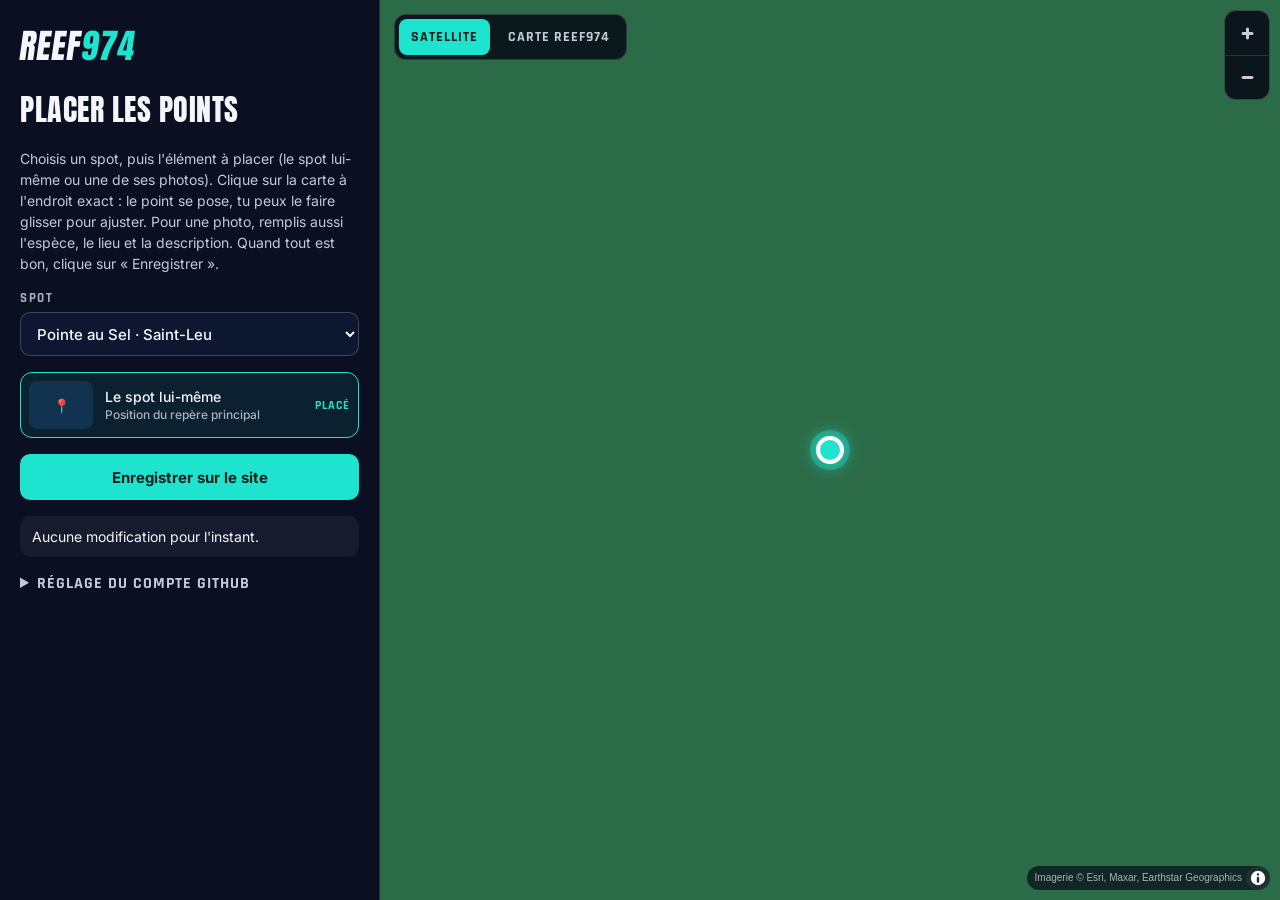
==== commit 9a2b807e: "Fiche photo : espèce, lieu et description, modifiables depuis l'outil Placer Co-Authored-By: Claude " ====
--- a/placer.html
+++ b/placer.html
@@ -16,6 +16,9 @@
   .panel { width: 380px; flex: 0 0 380px; overflow: auto; background: #0a1022; border-right: 1px solid var(--line); padding: 20px; display: flex; flex-direction: column; gap: 16px; }
   .panel h1 { font-size: 30px; }
   .panel label { font-family: var(--hud); font-weight: 700; font-size: 13px; letter-spacing: 1.5px; text-transform: uppercase; color: var(--muted); display: block; margin-bottom: 6px; }
+  .photo-form { display: flex; flex-direction: column; gap: 12px; padding: 14px; border-radius: 12px; border: 1px solid rgba(30,227,207,.35); background: rgba(30,227,207,.05); }
+  .photo-form[hidden] { display: none; }
+  .panel textarea { width: 100%; padding: 10px 12px; border-radius: 10px; border: 1px solid rgba(255,255,255,.2); background: #0d1730; color: var(--text); font: 500 15px/1.45 "Inter", sans-serif; resize: vertical; }
   .panel select, .panel input { width: 100%; min-height: 44px; padding: 0 12px; border-radius: 10px; border: 1px solid rgba(255,255,255,.2); background: #0d1730; color: var(--text); font: 500 15px "Inter", sans-serif; }
   .items { display: flex; flex-direction: column; gap: 8px; }
   .item { display: flex; align-items: center; gap: 12px; width: 100%; padding: 8px; border-radius: 12px; border: 1px solid rgba(255,255,255,.12); background: rgba(255,255,255,.03); color: var(--text); text-align: left; cursor: pointer; font: 500 14px "Inter", sans-serif; }
@@ -43,13 +46,19 @@
   <aside class="panel">
     <a class="logo" href="./">REEF<span>974</span></a>
     <h1>Placer les points</h1>
-    <p class="help">Choisis un spot, puis l'élément à placer (le spot lui-même ou une de ses photos). Clique sur la carte à l'endroit exact : le point se pose, tu peux le faire glisser pour ajuster. Quand tout est bon, clique sur « Enregistrer ».</p>
+    <p class="help">Choisis un spot, puis l'élément à placer (le spot lui-même ou une de ses photos). Clique sur la carte à l'endroit exact : le point se pose, tu peux le faire glisser pour ajuster. Pour une photo, remplis aussi l'espèce, le lieu et la description. Quand tout est bon, clique sur « Enregistrer ».</p>
 
     <div>
       <label for="spot-select">Spot</label>
       <select id="spot-select"></select>
     </div>
     <div class="items" id="items" role="group" aria-label="Élément à placer"></div>
+
+    <form class="photo-form" id="photo-form" hidden>
+      <div><label for="f-species">Espèce</label><input id="f-species" type="text" placeholder="ex. Raie aigle"></div>
+      <div><label for="f-place">Lieu</label><input id="f-place" type="text" placeholder="ex. Bassin Pirogue, côté récif"></div>
+      <div><label for="f-caption">Description</label><textarea id="f-caption" rows="3" placeholder="Une petite phrase sur la photo…"></textarea></div>
+    </form>
 
     <button type="button" class="btn" id="save">Enregistrer sur le site</button>
     <div class="status" id="status" role="status">Aucune modification pour l'instant.</div>
--- a/css/style.css
+++ b/css/style.css
@@ -195,3 +195,19 @@
 }
 
 .map-frame:not(.zoomed) .pdot { display: none; }
+
+/* Visionneuse : une seule photo / vidéo */
+dialog.lightbox.single { width: auto; max-width: 96vw; max-height: 96vh; }
+.lb-single { padding: 12px 12px 0; display: flex; justify-content: center; }
+.lb-single img, .lb-single video { display: block; max-width: calc(96vw - 24px); max-height: calc(96vh - 150px); width: auto; height: auto; border-radius: 12px; background: #000; object-fit: contain; }
+.lb-caption { margin: 0; padding: 12px 22px 18px; font-size: 14px; line-height: 1.5; color: var(--soft); }
+.lb-caption span { font-family: var(--hud); font-weight: 600; letter-spacing: 1px; text-transform: uppercase; color: var(--muted); }
+.lb-open { position: relative; display: block; width: 100%; padding: 0; border: 0; background: none; cursor: zoom-in; }
+.lb-open .play { position: absolute; left: 50%; top: 50%; width: 54px; height: 54px; margin: -27px 0 0 -27px; border-radius: 50%; background: rgba(7,11,23,.7); border: 2px solid #fff; }
+.lb-open .play::after { content: ""; position: absolute; left: 21px; top: 15px; border-left: 16px solid #fff; border-top: 11px solid transparent; border-bottom: 11px solid transparent; }
+.lb-info { padding: 14px 22px 20px; display: flex; flex-direction: column; gap: 10px; }
+.lb-info dl { margin: 0; display: flex; flex-wrap: wrap; gap: 8px 24px; }
+.lb-info dl div { display: flex; gap: 8px; align-items: baseline; }
+.lb-info dt { font-family: var(--hud); font-weight: 700; font-size: 13px; letter-spacing: 1.5px; text-transform: uppercase; color: var(--accent); }
+.lb-info dd { margin: 0; font-size: 15px; font-weight: 600; color: var(--text); }
+.lb-info p { margin: 0; max-width: 70ch; font-size: 15px; line-height: 1.55; color: var(--soft); }
